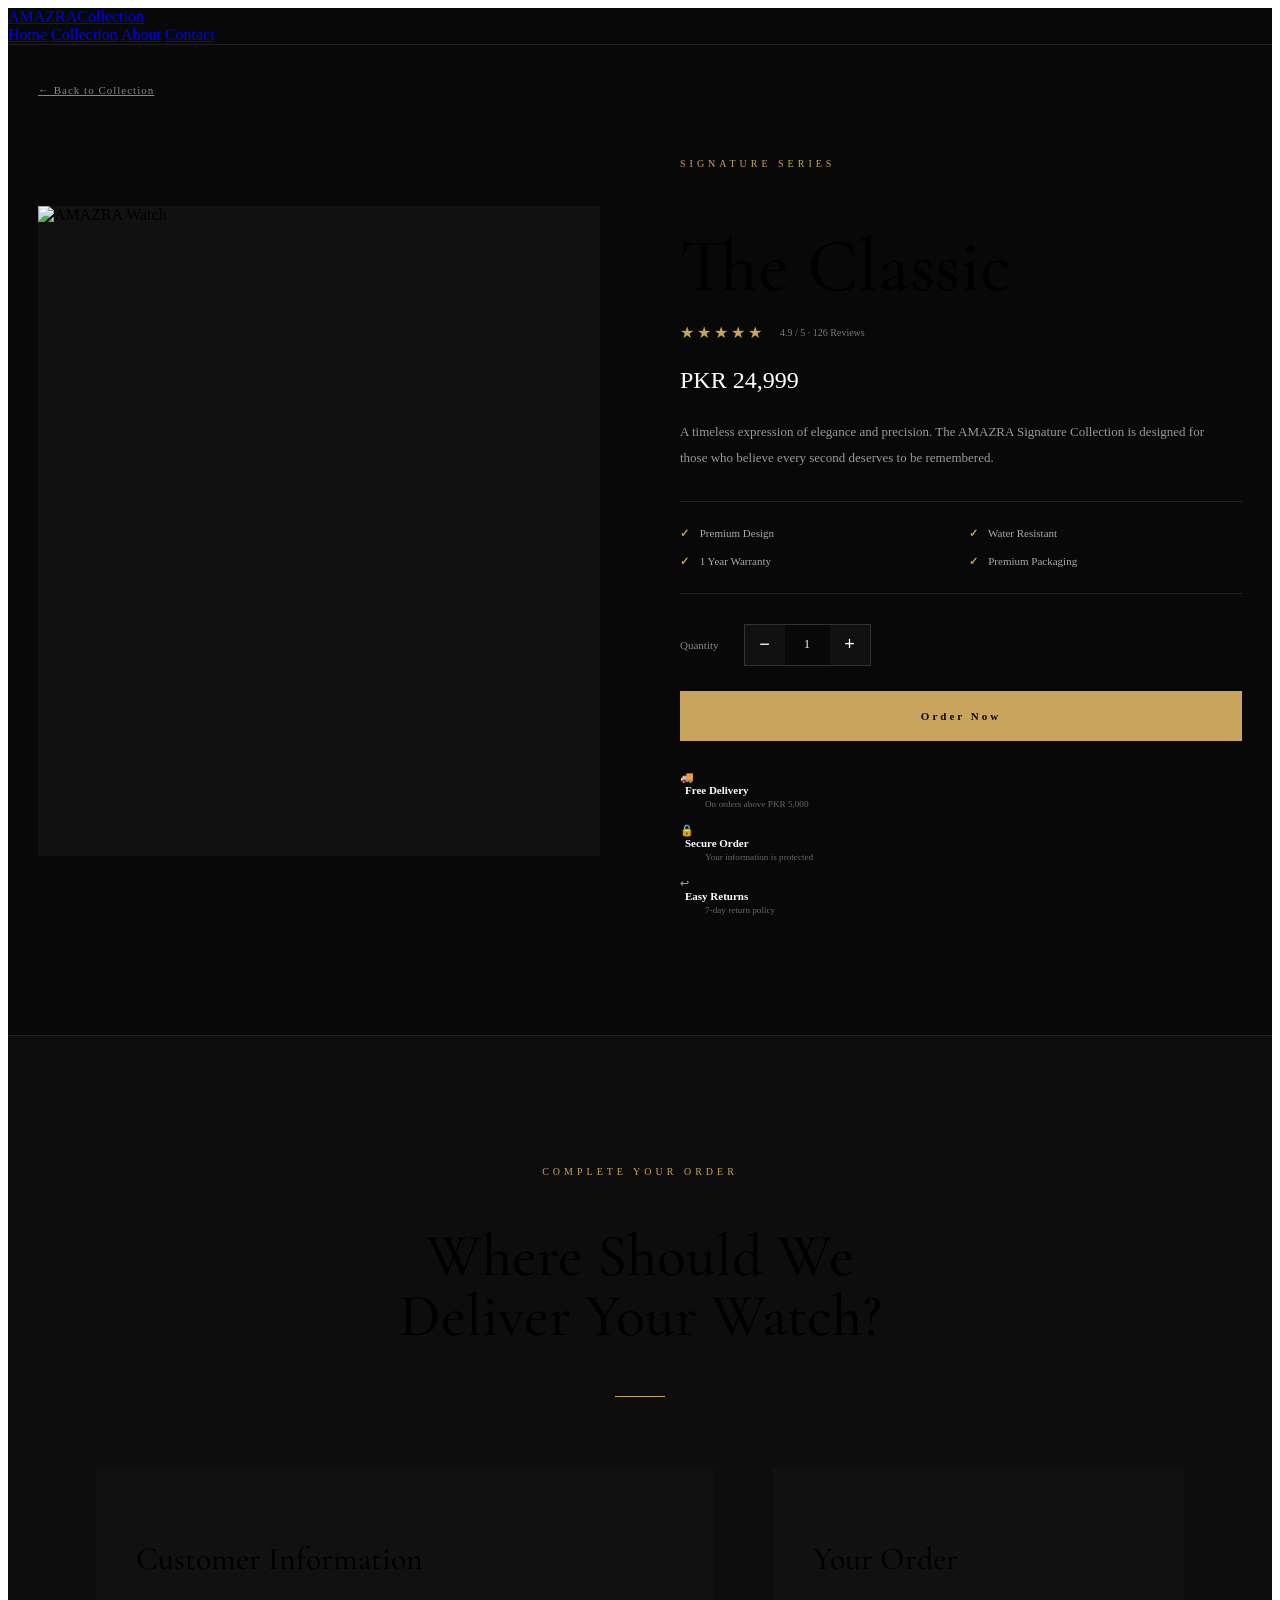
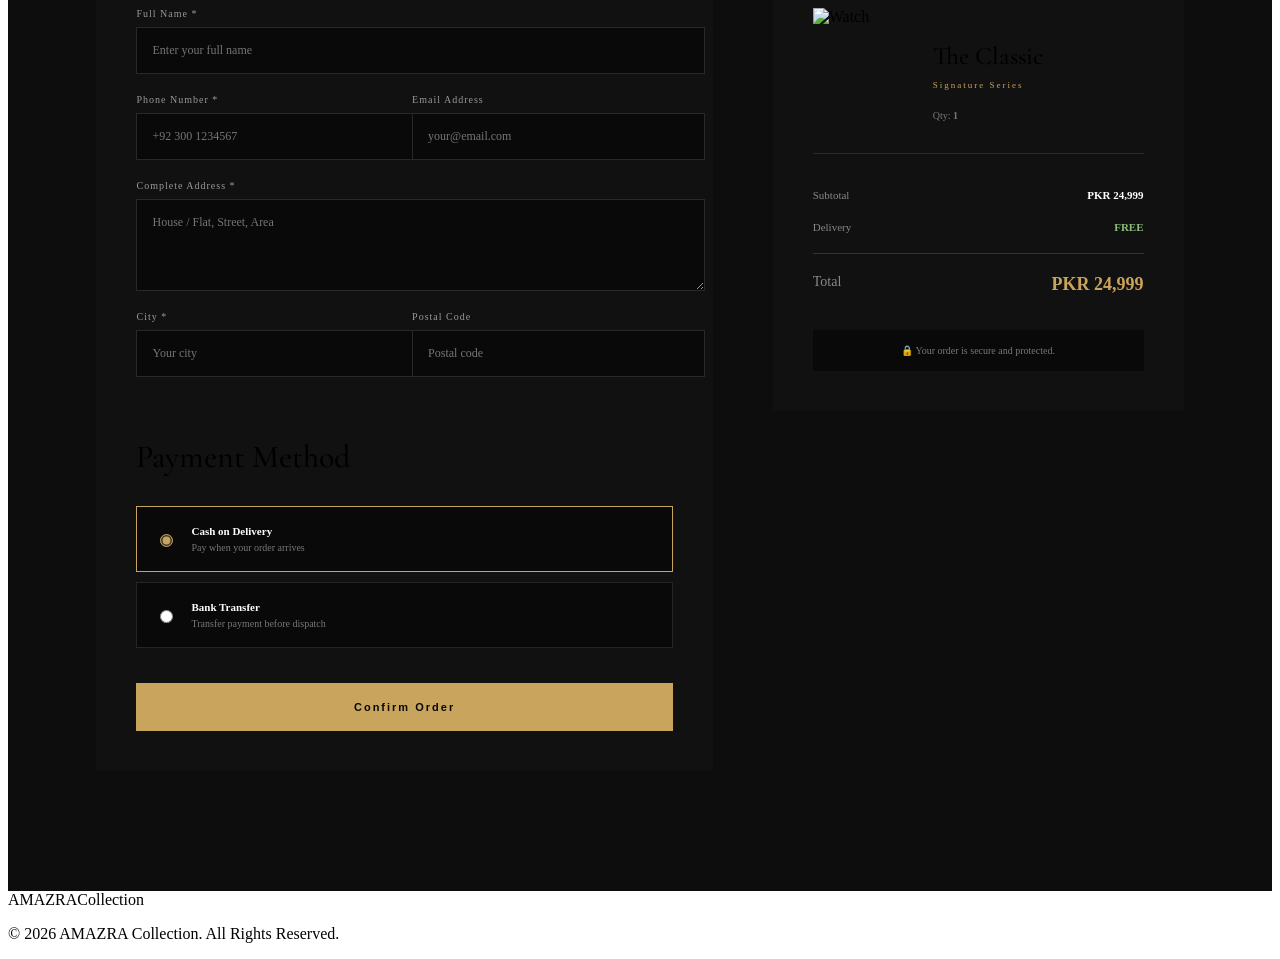
==== product.html @ f2f4272f "Rename Product.html to product.html" ====
<!DOCTYPE html>
<html lang="en">

<head>

    <meta charset="UTF-8">

    <meta name="viewport" content="width=device-width, initial-scale=1.0">

    <title>AMAZRA Collection | Watch</title>

    <link rel="stylesheet" href="style.css">

    <link rel="preconnect" href="https://fonts.googleapis.com">
    <link rel="preconnect" href="https://fonts.gstatic.com" crossorigin>

    <link href="https://fonts.googleapis.com/css2?family=Cormorant+Garamond:wght@400;500;600;700&family=Montserrat:wght@300;400;500;600;700&display=swap" rel="stylesheet">

    <link rel="stylesheet" href="product.css">

    <script src="product.js" defer></script>

</head>


<body>


<!-- NAVBAR -->

<header class="navbar product-navbar">

    <a href="index.html" class="logo">
        AMAZRA<span>Collection</span>
    </a>

    <nav>

        <a href="index.html">Home</a>
        <a href="index.html#collection">Collection</a>
        <a href="index.html#about">About</a>
        <a href="index.html#contact">Contact</a>

    </nav>

</header>



<!-- PRODUCT -->

<main class="product-page">


    <div class="back-container">

        <a href="index.html#collection" class="back-link">
            ← Back to Collection
        </a>

    </div>



    <section class="product-detail">


        <!-- PRODUCT IMAGE -->

        <div class="product-gallery">

            <div class="main-product-image">

                <img
                    id="productImage"
                    src=""
                    alt="AMAZRA Watch"
                >

            </div>

        </div>



        <!-- PRODUCT INFORMATION -->

        <div class="product-details">

            <p class="product-label" id="productCategory">
                SIGNATURE SERIES
            </p>

            <h1 id="productName">
                The Classic
            </h1>

            <div class="rating">

                <span>★★★★★</span>

                <small>
                    4.9 / 5 · 126 Reviews
                </small>

            </div>

            <div class="product-price" id="productPrice">
                PKR 24,999
            </div>


            <p class="product-description">

                A timeless expression of elegance and precision.
                The AMAZRA Signature Collection is designed for
                those who believe every second deserves to be
                remembered.

            </p>


            <!-- FEATURES -->

            <div class="product-features">

                <div>
                    <strong>✓</strong>
                    Premium Design
                </div>

                <div>
                    <strong>✓</strong>
                    Water Resistant
                </div>

                <div>
                    <strong>✓</strong>
                    1 Year Warranty
                </div>

                <div>
                    <strong>✓</strong>
                    Premium Packaging
                </div>

            </div>


            <!-- QUANTITY -->

            <div class="quantity-section">

                <label>
                    Quantity
                </label>

                <div class="quantity-box">

                    <button id="minusBtn">
                        −
                    </button>

                    <span id="quantity">
                        1
                    </span>

                    <button id="plusBtn">
                        +
                    </button>

                </div>

            </div>


            <!-- ORDER BUTTON -->

            <button
                class="order-btn"
                id="orderBtn"
            >
                Order Now
            </button>


            <div class="delivery-info">

                <div>
                    🚚 <strong>Free Delivery</strong>
                    <small>On orders above PKR 5,000</small>
                </div>

                <div>
                    🔒 <strong>Secure Order</strong>
                    <small>Your information is protected</small>
                </div>

                <div>
                    ↩ <strong>Easy Returns</strong>
                    <small>7-day return policy</small>
                </div>

            </div>

        </div>

    </section>



    <!-- ORDER SECTION -->

    <section class="order-section" id="orderSection">


        <div class="order-heading">

            <p>
                COMPLETE YOUR ORDER
            </p>

            <h2>
                Where Should We<br>
                Deliver Your Watch?
            </h2>

            <span></span>

        </div>



        <div class="order-container">


            <!-- CUSTOMER FORM -->

            <div class="customer-form">

                <h3>
                    Customer Information
                </h3>


                <form id="orderForm">


                    <div class="input-group">

                        <label>
                            Full Name *
                        </label>

                        <input
                            type="text"
                            id="customerName"
                            placeholder="Enter your full name"
                            required
                        >

                    </div>


                    <div class="form-row">

                        <div class="input-group">

                            <label>
                                Phone Number *
                            </label>

                            <input
                                type="tel"
                                id="customerPhone"
                                placeholder="+92 300 1234567"
                                required
                            >

                        </div>


                        <div class="input-group">

                            <label>
                                Email Address
                            </label>

                            <input
                                type="email"
                                id="customerEmail"
                                placeholder="your@email.com"
                            >

                        </div>

                    </div>


                    <div class="input-group">

                        <label>
                            Complete Address *
                        </label>

                        <textarea
                            id="customerAddress"
                            placeholder="House / Flat, Street, Area"
                            rows="4"
                            required
                        ></textarea>

                    </div>


                    <div class="form-row">

                        <div class="input-group">

                            <label>
                                City *
                            </label>

                            <input
                                type="text"
                                id="customerCity"
                                placeholder="Your city"
                                required
                            >

                        </div>


                        <div class="input-group">

                            <label>
                                Postal Code
                            </label>

                            <input
                                type="text"
                                id="postalCode"
                                placeholder="Postal code"
                            >

                        </div>

                    </div>



                    <!-- PAYMENT -->

                    <h3 class="payment-title">
                        Payment Method
                    </h3>


                    <label class="payment-option">

                        <input
                            type="radio"
                            name="payment"
                            value="Cash on Delivery"
                            checked
                        >

                        <span>

                            <strong>
                                Cash on Delivery
                            </strong>

                            <small>
                                Pay when your order arrives
                            </small>

                        </span>

                    </label>


                    <label class="payment-option">

                        <input
                            type="radio"
                            name="payment"
                            value="Bank Transfer"
                        >

                        <span>

                            <strong>
                                Bank Transfer
                            </strong>

                            <small>
                                Transfer payment before dispatch
                            </small>

                        </span>

                    </label>


                    <button
                        type="submit"
                        class="confirm-order-btn"
                    >
                        Confirm Order
                    </button>


                </form>

            </div>



            <!-- ORDER SUMMARY -->

            <div class="order-summary">

                <h3>
                    Your Order
                </h3>


                <div class="summary-product">

                    <img
                        id="summaryImage"
                        src=""
                        alt="Watch"
                    >

                    <div>

                        <h4 id="summaryName">
                            The Classic
                        </h4>

                        <p id="summaryCategory">
                            Signature Series
                        </p>

                        <span>
                            Qty:
                            <b id="summaryQuantity">
                                1
                            </b>
                        </span>

                    </div>

                </div>


                <div class="summary-lines">

                    <div>

                        <span>
                            Subtotal
                        </span>

                        <strong id="subtotal">
                            PKR 24,999
                        </strong>

                    </div>


                    <div>

                        <span>
                            Delivery
                        </span>

                        <strong class="free">
                            FREE
                        </strong>

                    </div>


                    <div class="total-line">

                        <span>
                            Total
                        </span>

                        <strong id="total">
                            PKR 24,999
                        </strong>

                    </div>

                </div>


                <div class="secure-message">

                    🔒 Your order is secure and protected.

                </div>

            </div>


        </div>

    </section>



    <!-- SUCCESS MESSAGE -->

    <section
        class="success-section"
        id="successSection"
    >

        <div class="success-card">

            <div class="success-icon">
                ✓
            </div>

            <p class="success-small">
                ORDER CONFIRMED
            </p>

            <h2>
                Thank You!
            </h2>

            <p>
                Your AMAZRA Collection order has been
                successfully placed.
            </p>

            <div class="order-number">

                Order ID:
                <strong id="orderNumber">
                    AMZ-000000
                </strong>

            </div>

            <p class="success-note">

                Our team will contact you shortly to
                confirm your order and delivery details.

            </p>

            <a
                href="index.html"
                class="gold-btn"
            >
                Continue Shopping
            </a>

        </div>

    </section>


</main>



<!-- FOOTER -->

<footer>

    <div class="footer-logo">
        AMAZRA<span>Collection</span>
    </div>

    <p>
        © 2026 AMAZRA Collection. All Rights Reserved.
    </p>

</footer>


</body>
</html>
---- product.css ----
/* ==================================
   AMAZRA PRODUCT PAGE
================================== */

.product-navbar {
    position: relative;
    background: #080808;
    border-bottom: 1px solid #202020;
}


/* PRODUCT PAGE */

.product-page {
    background: #080808;
    min-height: 100vh;
}


/* BACK BUTTON */

.back-container {
    max-width: 1250px;

    margin: auto;

    padding: 35px 30px 0;
}

.back-link {
    color: #888;

    font-size: 11px;

    letter-spacing: 1px;

    transition: 0.3s;
}

.back-link:hover {
    color: #c9a45c;
}


/* PRODUCT DETAIL */

.product-detail {
    max-width: 1250px;

    margin: auto;

    padding: 50px 30px 120px;

    display: grid;

    grid-template-columns: 1fr 1fr;

    gap: 80px;

    align-items: center;
}


/* IMAGE */

.main-product-image {
    width: 100%;

    height: 650px;

    background: #111;

    overflow: hidden;
}

.main-product-image img {
    width: 100%;
    height: 100%;

    object-fit: cover;

    transition: 0.5s;
}


/* DETAILS */

.product-label {
    color: #c9a45c;

    font-size: 10px;

    letter-spacing: 4px;

    margin-bottom: 12px;
}

.product-details h1 {
    font-family: "Cormorant Garamond", serif;

    font-size: 75px;

    font-weight: 500;

    line-height: 0.95;

    margin-bottom: 20px;
}


/* RATING */

.rating {
    display: flex;

    align-items: center;

    gap: 15px;

    margin-bottom: 25px;
}

.rating span {
    color: #c9a45c;

    letter-spacing: 3px;
}

.rating small {
    color: #777;

    font-size: 10px;
}


/* PRICE */

.product-price {
    color: #ffffff;

    font-size: 24px;

    font-weight: 500;

    margin-bottom: 25px;
}

.product-description {
    color: #999;

    font-size: 13px;

    line-height: 2;

    max-width: 550px;

    margin-bottom: 30px;
}


/* FEATURES */

.product-features {
    display: grid;

    grid-template-columns: 1fr 1fr;

    gap: 15px;

    padding: 25px 0;

    border-top: 1px solid #222;

    border-bottom: 1px solid #222;

    margin-bottom: 30px;
}

.product-features div {
    color: #aaa;

    font-size: 11px;
}

.product-features strong {
    color: #c9a45c;

    margin-right: 8px;
}


/* QUANTITY */

.quantity-section {
    display: flex;

    align-items: center;

    gap: 25px;

    margin-bottom: 25px;
}

.quantity-section label {
    color: #888;

    font-size: 11px;
}

.quantity-box {
    display: flex;

    align-items: center;

    border: 1px solid #333;
}

.quantity-box button {
    width: 40px;
    height: 40px;

    border: none;

    background: #111;

    color: white;

    cursor: pointer;

    font-size: 18px;
}

.quantity-box span {
    width: 45px;

    text-align: center;

    color: white;

    font-size: 12px;
}


/* ORDER BUTTON */

.order-btn {
    width: 100%;

    padding: 19px;

    background: #c9a45c;

    color: #080808;

    border: none;

    font-family: inherit;

    font-weight: 600;

    font-size: 11px;

    letter-spacing: 3px;

    cursor: pointer;

    transition: 0.3s;

    margin-bottom: 30px;
}

.order-btn:hover {
    background: #e0bf78;

    transform: translateY(-2px);
}


/* DELIVERY */

.delivery-info {
    display: flex;

    flex-direction: column;

    gap: 15px;
}

.delivery-info div {
    display: flex;

    flex-direction: column;

    color: #aaa;

    font-size: 11px;
}

.delivery-info strong {
    color: white;

    margin-left: 5px;
}

.delivery-info small {
    color: #666;

    margin-left: 25px;

    margin-top: 3px;
}


/* ==================================
   ORDER SECTION
================================== */

.order-section {
    background: #0d0d0d;

    padding: 120px 7%;

    border-top: 1px solid #222;
}

.order-heading {
    text-align: center;

    margin-bottom: 70px;
}

.order-heading p {
    color: #c9a45c;

    font-size: 10px;

    letter-spacing: 4px;

    margin-bottom: 15px;
}

.order-heading h2 {
    font-family: "Cormorant Garamond", serif;

    font-size: 60px;

    font-weight: 500;

    line-height: 1;
}

.order-heading span {
    display: block;

    width: 50px;
    height: 1px;

    background: #c9a45c;

    margin: 25px auto;
}


/* ORDER CONTAINER */

.order-container {
    max-width: 1100px;

    margin: auto;

    display: grid;

    grid-template-columns: 1.2fr 0.8fr;

    gap: 60px;
}


/* FORM */

.customer-form,
.order-summary {
    background: #111;

    padding: 40px;
}

.customer-form h3,
.order-summary h3 {
    font-family: "Cormorant Garamond", serif;

    font-size: 32px;

    font-weight: 500;

    margin-bottom: 30px;
}

.input-group {
    display: flex;

    flex-direction: column;

    gap: 8px;

    margin-bottom: 20px;
}

.input-group label {
    color: #999;

    font-size: 10px;

    letter-spacing: 1px;
}

.input-group input,
.input-group textarea {
    width: 100%;

    padding: 15px;

    background: #090909;

    border: 1px solid #292929;

    color: white;

    outline: none;

    font-family: inherit;

    font-size: 12px;

    resize: vertical;
}

.input-group input:focus,
.input-group textarea:focus {
    border-color: #c9a45c;
}

.form-row {
    display: grid;

    grid-template-columns: 1fr 1fr;

    gap: 15px;
}


/* PAYMENT */

.payment-title {
    margin-top: 40px;
}

.payment-option {
    display: flex;

    align-items: center;

    gap: 15px;

    padding: 18px;

    margin-bottom: 10px;

    background: #090909;

    border: 1px solid #252525;

    cursor: pointer;
}

.payment-option:has(input:checked) {
    border-color: #c9a45c;
}

.payment-option input {
    accent-color: #c9a45c;
}

.payment-option span {
    display: flex;

    flex-direction: column;

    gap: 5px;
}

.payment-option strong {
    color: white;

    font-size: 11px;
}

.payment-option small {
    color: #777;

    font-size: 10px;
}


/* CONFIRM */

.confirm-order-btn {
    width: 100%;

    padding: 18px;

    margin-top: 25px;

    background: #c9a45c;

    border: none;

    color: #080808;

    font-weight: 600;

    font-size: 11px;

    letter-spacing: 2px;

    cursor: pointer;

    transition: 0.3s;
}

.confirm-order-btn:hover {
    background: #e0bf78;
}


/* ==================================
   ORDER SUMMARY
================================== */

.order-summary {
    height: fit-content;

    position: sticky;

    top: 30px;
}

.summary-product {
    display: flex;

    gap: 20px;

    padding-bottom: 25px;

    border-bottom: 1px solid #292929;
}

.summary-product img {
    width: 100px;
    height: 120px;

    object-fit: cover;
}

.summary-product h4 {
    font-family: "Cormorant Garamond", serif;

    font-size: 25px;

    font-weight: 500;

    margin-bottom: 5px;
}

.summary-product p {
    color: #c9a45c;

    font-size: 9px;

    letter-spacing: 2px;

    margin-bottom: 15px;
}

.summary-product span {
    color: #777;

    font-size: 10px;
}

.summary-lines {
    padding: 25px 0;
}

.summary-lines > div {
    display: flex;

    justify-content: space-between;

    padding: 10px 0;

    color: #888;

    font-size: 11px;
}

.summary-lines strong {
    color: white;
}

.summary-lines .free {
    color: #8cbd79;
}

.total-line {
    border-top: 1px solid #333;

    margin-top: 10px;

    padding-top: 20px !important;

    font-size: 14px !important;
}

.total-line strong {
    color: #c9a45c !important;

    font-size: 18px;
}

.secure-message {
    padding: 15px;

    background: #090909;

    color: #777;

    font-size: 10px;

    text-align: center;
}


/* ==================================
   SUCCESS
================================== */

.success-section {
    display: none;

    min-height: 80vh;

    padding: 100px 20px;

    background: #080808;

    align-items: center;

    justify-content: center;
}

.success-section.show {
    display: flex;
}

.success-card {
    max-width: 600px;

    width: 100%;

    padding: 70px 40px;

    background: #111;

    text-align: center;

    border: 1px solid #292929;
}

.success-icon {
    width: 70px;
    height: 70px;

    display: flex;

    align-items: center;
    justify-content: center;

    margin: 0 auto 25px;

    border: 1px solid #c9a45c;

    border-radius: 50%;

    color: #c9a45c;

    font-size: 30px;
}

.success-small {
    color: #c9a45c;

    font-size: 10px;

    letter-spacing: 4px;

    margin-bottom: 15px;
}

.success-card h2 {
    font-family: "Cormorant Garamond", serif;

    font-size: 65px;

    font-weight: 500;

    margin-bottom: 15px;
}

.success-card > p {
    color: #999;

    font-size: 13px;

    line-height: 1.8;
}

.order-number {
    display: inline-block;

    margin: 25px 0;

    padding: 15px 25px;

    background: #090909;

    color: #888;

    font-size: 11px;
}

.order-number strong {
    color: #c9a45c;

    letter-spacing: 2px;
}

.success-note {
    margin-bottom: 30px;
}


/* MOBILE */

@media (max-width: 900px) {

    .product-detail {
        grid-template-columns: 1fr;

        gap: 50px;
    }

    .main-product-image {
        height: 500px;
    }

    .product-details h1 {
        font-size: 60px;
    }

    .order-container {
        grid-template-columns: 1fr;
    }

    .order-summary {
        position: static;
    }

}


@media (max-width: 600px) {

    .product-detail {
        padding-left: 20px;
        padding-right: 20px;
    }

    .main-product-image {
        height: 420px;
    }

    .product-details h1 {
        font-size: 50px;
    }

    .product-features {
        grid-template-columns: 1fr;
    }

    .form-row {
        grid-template-columns: 1fr;
    }

    .customer-form,
    .order-summary {
        padding: 25px;
    }

    .order-heading h2 {
        font-size: 45px;
    }

}
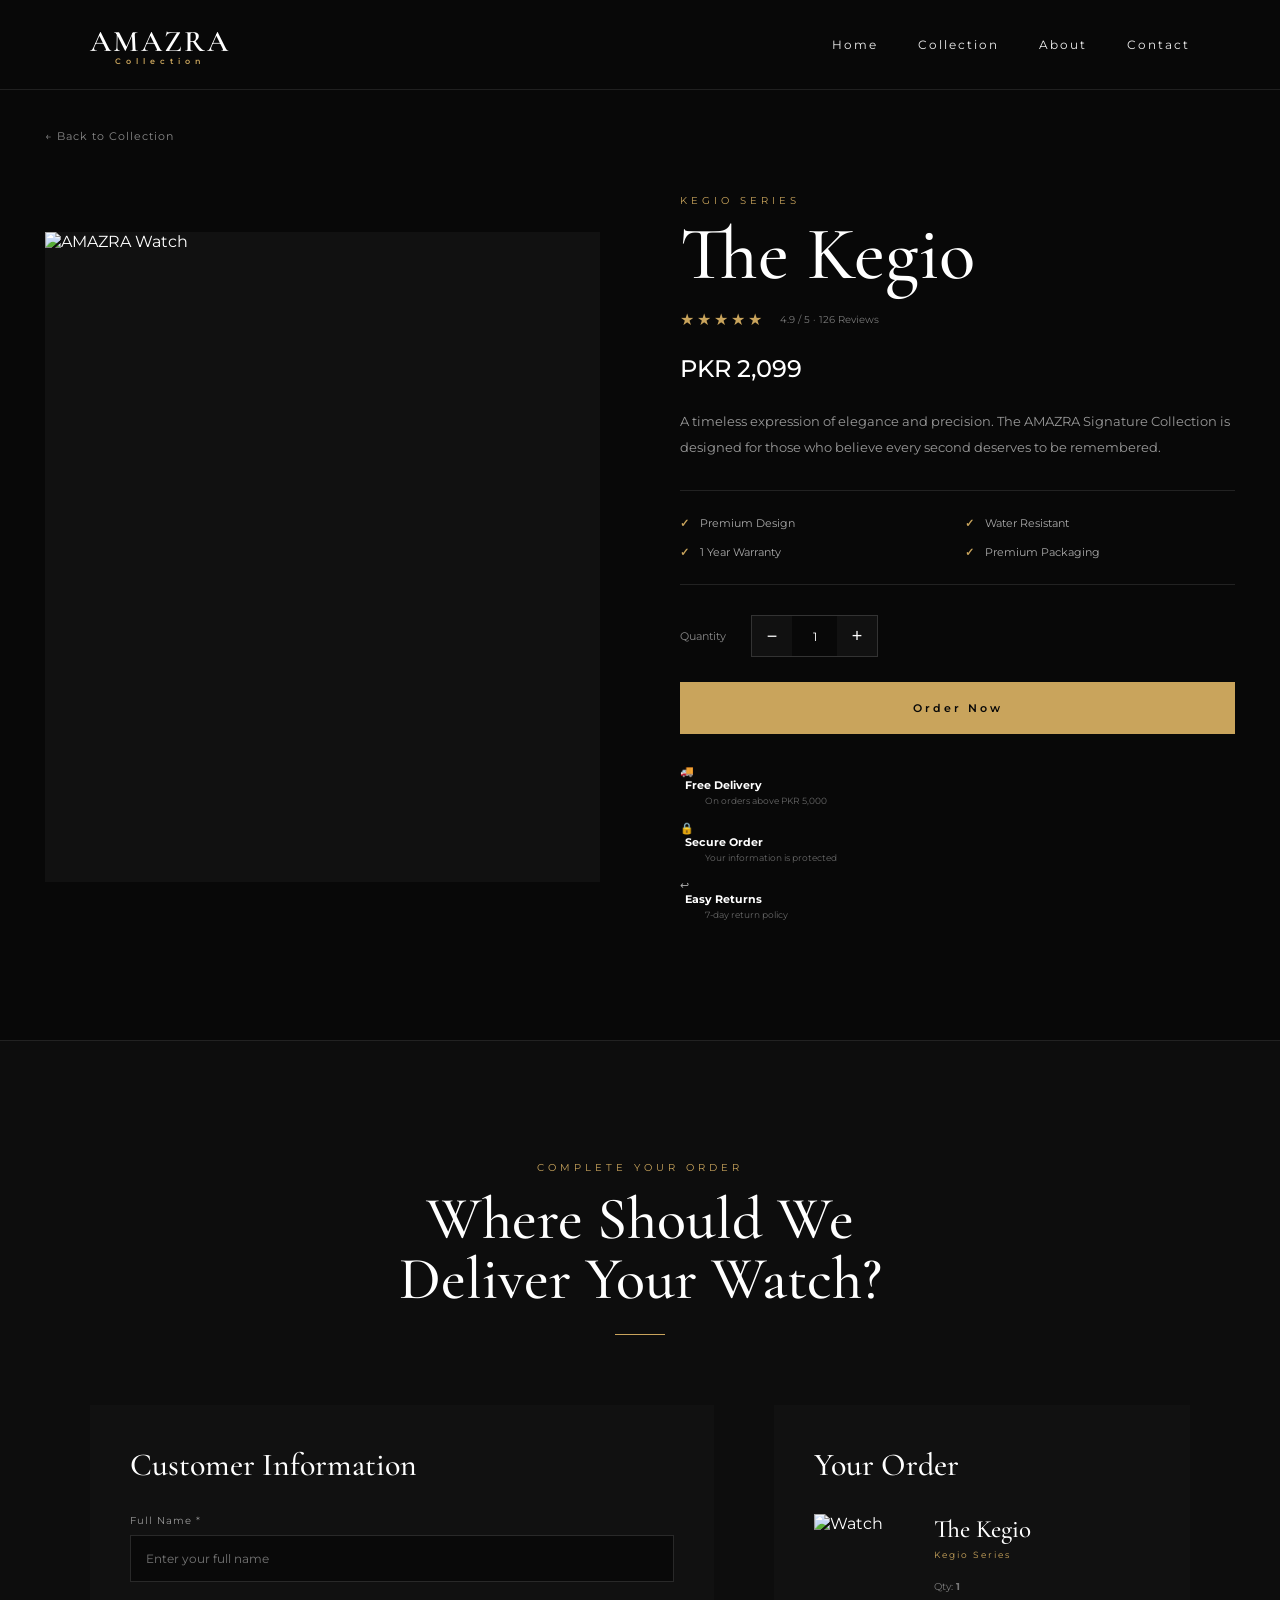
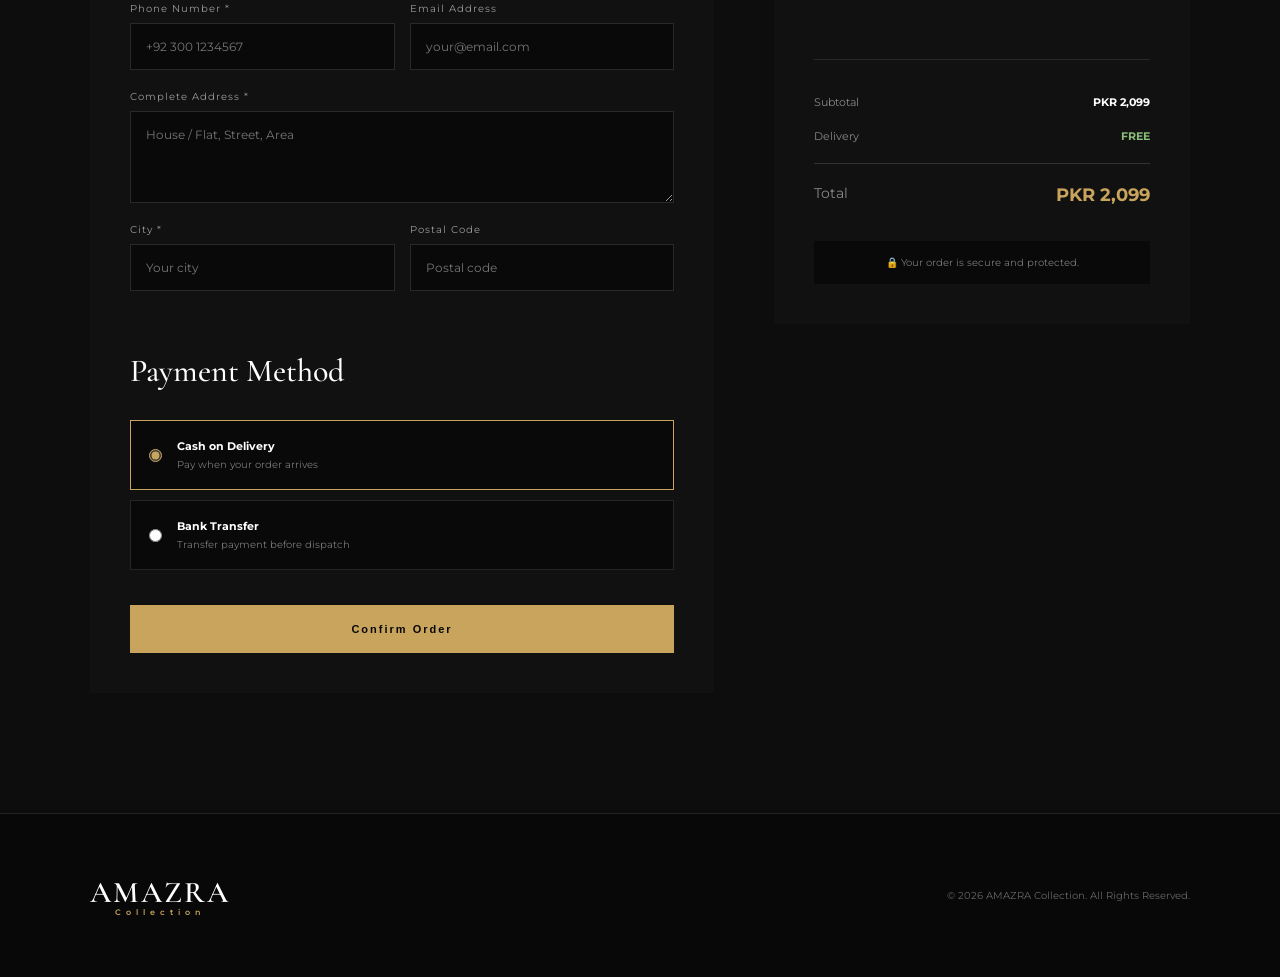
==== commit 7190a84d: "Change product details from Classic to Kegio Updated product details from 'The Classic' to 'The Kegi" ====
--- a/product.html
+++ b/product.html
@@ -88,11 +88,11 @@
         <div class="product-details">
 
             <p class="product-label" id="productCategory">
-                SIGNATURE SERIES
+               KEGIO SERIES
             </p>
 
             <h1 id="productName">
-                The Classic
+                The Kegio
             </h1>
 
             <div class="rating">
@@ -106,7 +106,7 @@
             </div>
 
             <div class="product-price" id="productPrice">
-                PKR 24,999
+                PKR 2,099
             </div>
 
 
@@ -437,11 +437,11 @@
                     <div>
 
                         <h4 id="summaryName">
-                            The Classic
+                            The Kegio
                         </h4>
 
                         <p id="summaryCategory">
-                            Signature Series
+                            Kegio Series
                         </p>
 
                         <span>
@@ -465,7 +465,7 @@
                         </span>
 
                         <strong id="subtotal">
-                            PKR 24,999
+                            PKR 2,099
                         </strong>
 
                     </div>
@@ -491,7 +491,7 @@
                         </span>
 
                         <strong id="total">
-                            PKR 24,999
+                            PKR 2,099
                         </strong>
 
                     </div>
--- a/style.css
+++ b/style.css
@@ -0,0 +1,759 @@
+/* ================================
+   AMAZRA COLLECTION
+   MAIN STYLESHEET
+================================ */
+
+* {
+    margin: 0;
+    padding: 0;
+    box-sizing: border-box;
+}
+
+html {
+    scroll-behavior: smooth;
+}
+
+body {
+    background: #080808;
+    color: #ffffff;
+    font-family: "Montserrat", sans-serif;
+}
+
+a {
+    text-decoration: none;
+    color: inherit;
+}
+
+
+/* ================================
+   NAVBAR
+================================ */
+
+.navbar {
+    width: 100%;
+    height: 90px;
+
+    padding: 0 7%;
+
+    display: flex;
+    align-items: center;
+    justify-content: space-between;
+
+    position: absolute;
+    top: 0;
+    left: 0;
+
+    z-index: 100;
+}
+
+.logo,
+.footer-logo {
+    font-family: "Cormorant Garamond", serif;
+
+    font-size: 30px;
+    font-weight: 600;
+
+    letter-spacing: 2px;
+}
+
+.logo span,
+.footer-logo span {
+    display: block;
+
+    color: #c9a45c;
+
+    font-family: "Montserrat", sans-serif;
+    font-size: 8px;
+
+    letter-spacing: 5px;
+
+    text-align: center;
+
+    margin-top: -4px;
+}
+
+.navbar nav {
+    display: flex;
+    gap: 40px;
+}
+
+.navbar nav a {
+    color: #eeeeee;
+
+    font-size: 12px;
+
+    letter-spacing: 2px;
+
+    transition: 0.3s;
+}
+
+.navbar nav a:hover {
+    color: #c9a45c;
+}
+
+.menu-btn {
+    display: none;
+
+    background: transparent;
+    border: none;
+
+    color: white;
+
+    font-size: 25px;
+
+    cursor: pointer;
+}
+
+
+/* ================================
+   HERO
+================================ */
+
+.hero {
+    min-height: 100vh;
+
+    display: flex;
+    align-items: center;
+
+    padding: 120px 8%;
+
+    background:
+        linear-gradient(
+            90deg,
+            rgba(0,0,0,0.92),
+            rgba(0,0,0,0.60),
+            rgba(0,0,0,0.20)
+        ),
+        url("https://images.unsplash.com/photo-1522312346375-d1a52e2b99b3?auto=format&fit=crop&w=1800&q=85");
+
+    background-size: cover;
+    background-position: center;
+}
+
+.hero-content {
+    max-width: 650px;
+
+    animation: heroAnimation 1.2s ease;
+}
+
+.small-title {
+    color: #c9a45c;
+
+    font-size: 12px;
+
+    letter-spacing: 5px;
+
+    margin-bottom: 20px;
+}
+
+.hero h1 {
+    font-family: "Cormorant Garamond", serif;
+
+    font-size: clamp(60px, 8vw, 110px);
+
+    line-height: 0.9;
+
+    font-weight: 500;
+}
+
+.hero h1 span,
+.cta h2 span {
+    color: #c9a45c;
+}
+
+.hero-text {
+    max-width: 500px;
+
+    margin: 30px 0;
+
+    color: #cccccc;
+
+    line-height: 1.9;
+
+    font-size: 14px;
+}
+
+.gold-btn {
+    display: inline-block;
+
+    padding: 16px 32px;
+
+    background: #c9a45c;
+
+    color: #080808;
+
+    font-size: 11px;
+
+    font-weight: 600;
+
+    letter-spacing: 2px;
+
+    border: none;
+
+    cursor: pointer;
+
+    transition: 0.3s;
+}
+
+.gold-btn:hover {
+    background: #e3c27a;
+
+    transform: translateY(-3px);
+}
+
+
+/* ================================
+   COLLECTION
+================================ */
+
+.collection {
+    padding: 120px 7%;
+}
+
+.section-heading {
+    text-align: center;
+
+    margin-bottom: 70px;
+}
+
+.section-heading p {
+    color: #c9a45c;
+
+    font-size: 10px;
+
+    letter-spacing: 4px;
+
+    margin-bottom: 12px;
+}
+
+.section-heading h2 {
+    font-family: "Cormorant Garamond", serif;
+
+    font-size: 55px;
+
+    font-weight: 500;
+}
+
+.section-heading span {
+    display: block;
+
+    width: 50px;
+    height: 1px;
+
+    background: #c9a45c;
+
+    margin: 20px auto 0;
+}
+
+.products {
+    display: grid;
+
+    grid-template-columns:
+        repeat(3, 1fr);
+
+    gap: 25px;
+}
+
+.product-card {
+    background: #111111;
+
+    transition: 0.4s;
+
+    overflow: hidden;
+}
+
+.product-card:hover {
+    transform: translateY(-10px);
+}
+
+.watch-image {
+    height: 450px;
+
+    overflow: hidden;
+
+    background: #151515;
+}
+
+.watch-image img {
+    width: 100%;
+    height: 100%;
+
+    object-fit: cover;
+
+    transition: 0.6s;
+}
+
+.product-card:hover .watch-image img {
+    transform: scale(1.08);
+}
+
+.product-info {
+    padding: 28px;
+}
+
+.product-category {
+    color: #c9a45c;
+
+    font-size: 9px;
+
+    letter-spacing: 3px;
+}
+
+.product-info h3 {
+    font-family: "Cormorant Garamond", serif;
+
+    font-size: 32px;
+
+    font-weight: 500;
+
+    margin: 8px 0;
+}
+
+.price {
+    color: #bbbbbb;
+
+    font-size: 13px;
+
+    margin-bottom: 20px;
+}
+
+.shop-btn {
+    background: transparent;
+
+    border: 1px solid #555;
+
+    color: white;
+
+    padding: 12px 25px;
+
+    font-size: 10px;
+
+    letter-spacing: 2px;
+
+    cursor: pointer;
+
+    transition: 0.3s;
+}
+
+.shop-btn:hover {
+    border-color: #c9a45c;
+
+    color: #c9a45c;
+}
+
+
+/* ================================
+   ABOUT
+================================ */
+
+.about {
+    display: grid;
+
+    grid-template-columns: 1fr 1fr;
+
+    min-height: 700px;
+
+    background: #0d0d0d;
+}
+
+.about-image {
+    min-height: 600px;
+}
+
+.about-image img {
+    width: 100%;
+    height: 100%;
+
+    object-fit: cover;
+}
+
+.about-content {
+    padding: 100px 12%;
+
+    display: flex;
+
+    flex-direction: column;
+
+    justify-content: center;
+}
+
+.about-content h2 {
+    font-family: "Cormorant Garamond", serif;
+
+    font-size: 65px;
+
+    font-weight: 500;
+
+    margin-bottom: 30px;
+}
+
+.about-content p:not(.small-title) {
+    color: #aaa;
+
+    font-size: 14px;
+
+    line-height: 2;
+
+    margin-bottom: 20px;
+}
+
+.outline-btn {
+    width: fit-content;
+
+    margin-top: 20px;
+
+    padding: 15px 30px;
+
+    border: 1px solid #c9a45c;
+
+    color: #c9a45c;
+
+    font-size: 10px;
+
+    letter-spacing: 2px;
+
+    transition: 0.3s;
+}
+
+.outline-btn:hover {
+    background: #c9a45c;
+
+    color: #080808;
+}
+
+
+/* ================================
+   FEATURES
+================================ */
+
+.features {
+    padding: 100px 7%;
+
+    display: grid;
+
+    grid-template-columns:
+        repeat(3, 1fr);
+
+    gap: 40px;
+
+    text-align: center;
+}
+
+.feature-icon {
+    color: #c9a45c;
+
+    font-size: 35px;
+
+    margin-bottom: 20px;
+}
+
+.feature h3 {
+    font-family: "Cormorant Garamond", serif;
+
+    font-size: 28px;
+
+    font-weight: 500;
+
+    margin-bottom: 10px;
+}
+
+.feature p {
+    color: #888;
+
+    font-size: 12px;
+
+    line-height: 1.8;
+}
+
+
+/* ================================
+   CTA
+================================ */
+
+.cta {
+    padding: 150px 20px;
+
+    text-align: center;
+
+    background:
+        linear-gradient(
+            rgba(0,0,0,0.70),
+            rgba(0,0,0,0.80)
+        ),
+        url("https://images.unsplash.com/photo-1547996160-81dfa63595aa?auto=format&fit=crop&w=1800&q=85");
+
+    background-size: cover;
+
+    background-position: center;
+}
+
+.cta p {
+    color: #c9a45c;
+
+    font-size: 10px;
+
+    letter-spacing: 5px;
+
+    margin-bottom: 20px;
+}
+
+.cta h2 {
+    font-family: "Cormorant Garamond", serif;
+
+    font-size: 75px;
+
+    font-weight: 500;
+
+    line-height: 1;
+
+    margin-bottom: 35px;
+}
+
+
+/* ================================
+   CONTACT
+================================ */
+
+.contact {
+    padding: 120px 7%;
+}
+
+.contact-container {
+    max-width: 1000px;
+
+    margin: auto;
+
+    display: grid;
+
+    grid-template-columns: 1fr 1fr;
+
+    gap: 80px;
+}
+
+.contact-info h3 {
+    font-family: "Cormorant Garamond", serif;
+
+    font-size: 40px;
+
+    margin-bottom: 20px;
+}
+
+.contact-info p {
+    color: #999;
+
+    font-size: 13px;
+
+    line-height: 1.8;
+
+    margin-bottom: 30px;
+}
+
+.contact-info strong {
+    color: #c9a45c;
+
+    font-size: 10px;
+
+    letter-spacing: 2px;
+}
+
+.contact-form {
+    display: flex;
+
+    flex-direction: column;
+
+    gap: 15px;
+}
+
+.contact-form input,
+.contact-form textarea {
+    width: 100%;
+
+    padding: 16px;
+
+    background: #111;
+
+    border: 1px solid #292929;
+
+    color: white;
+
+    font-family: inherit;
+
+    outline: none;
+}
+
+.contact-form input:focus,
+.contact-form textarea:focus {
+    border-color: #c9a45c;
+}
+
+.contact-form button {
+    align-self: flex-start;
+}
+
+
+/* ================================
+   FOOTER
+================================ */
+
+footer {
+    padding: 60px 7%;
+
+    border-top: 1px solid #222;
+
+    display: flex;
+
+    align-items: center;
+
+    justify-content: space-between;
+}
+
+footer p {
+    color: #666;
+
+    font-size: 10px;
+}
+
+.socials {
+    display: flex;
+
+    gap: 20px;
+}
+
+.socials a {
+    color: #777;
+
+    font-size: 10px;
+
+    letter-spacing: 1px;
+
+    transition: 0.3s;
+}
+
+.socials a:hover {
+    color: #c9a45c;
+}
+
+
+/* ================================
+   ANIMATION
+================================ */
+
+@keyframes heroAnimation {
+
+    from {
+        opacity: 0;
+        transform: translateY(30px);
+    }
+
+    to {
+        opacity: 1;
+        transform: translateY(0);
+    }
+
+}
+
+
+/* ================================
+   MOBILE
+================================ */
+
+@media (max-width: 900px) {
+
+    .navbar {
+        padding: 0 5%;
+    }
+
+    .navbar nav {
+        display: none;
+
+        position: absolute;
+
+        top: 90px;
+        left: 0;
+
+        width: 100%;
+
+        background: #080808;
+
+        flex-direction: column;
+
+        gap: 0;
+
+        padding: 20px 0;
+    }
+
+    .navbar nav.active {
+        display: flex;
+    }
+
+    .navbar nav a {
+        padding: 18px 30px;
+    }
+
+    .menu-btn {
+        display: block;
+    }
+
+    .products {
+        grid-template-columns: 1fr;
+    }
+
+    .watch-image {
+        height: 500px;
+    }
+
+    .about {
+        grid-template-columns: 1fr;
+    }
+
+    .about-image {
+        height: 500px;
+    }
+
+    .about-content {
+        padding: 80px 8%;
+    }
+
+    .features {
+        grid-template-columns: 1fr;
+    }
+
+    .contact-container {
+        grid-template-columns: 1fr;
+
+        gap: 50px;
+    }
+
+    footer {
+        flex-direction: column;
+
+        gap: 25px;
+
+        text-align: center;
+    }
+
+}
+
+@media (max-width: 600px) {
+
+    .hero {
+        padding: 120px 7%;
+    }
+
+    .hero h1 {
+        font-size: 65px;
+    }
+
+    .section-heading h2 {
+        font-size: 45px;
+    }
+
+    .about-content h2 {
+        font-size: 50px;
+    }
+
+    .cta h2 {
+        font-size: 55px;
+    }
+
+}
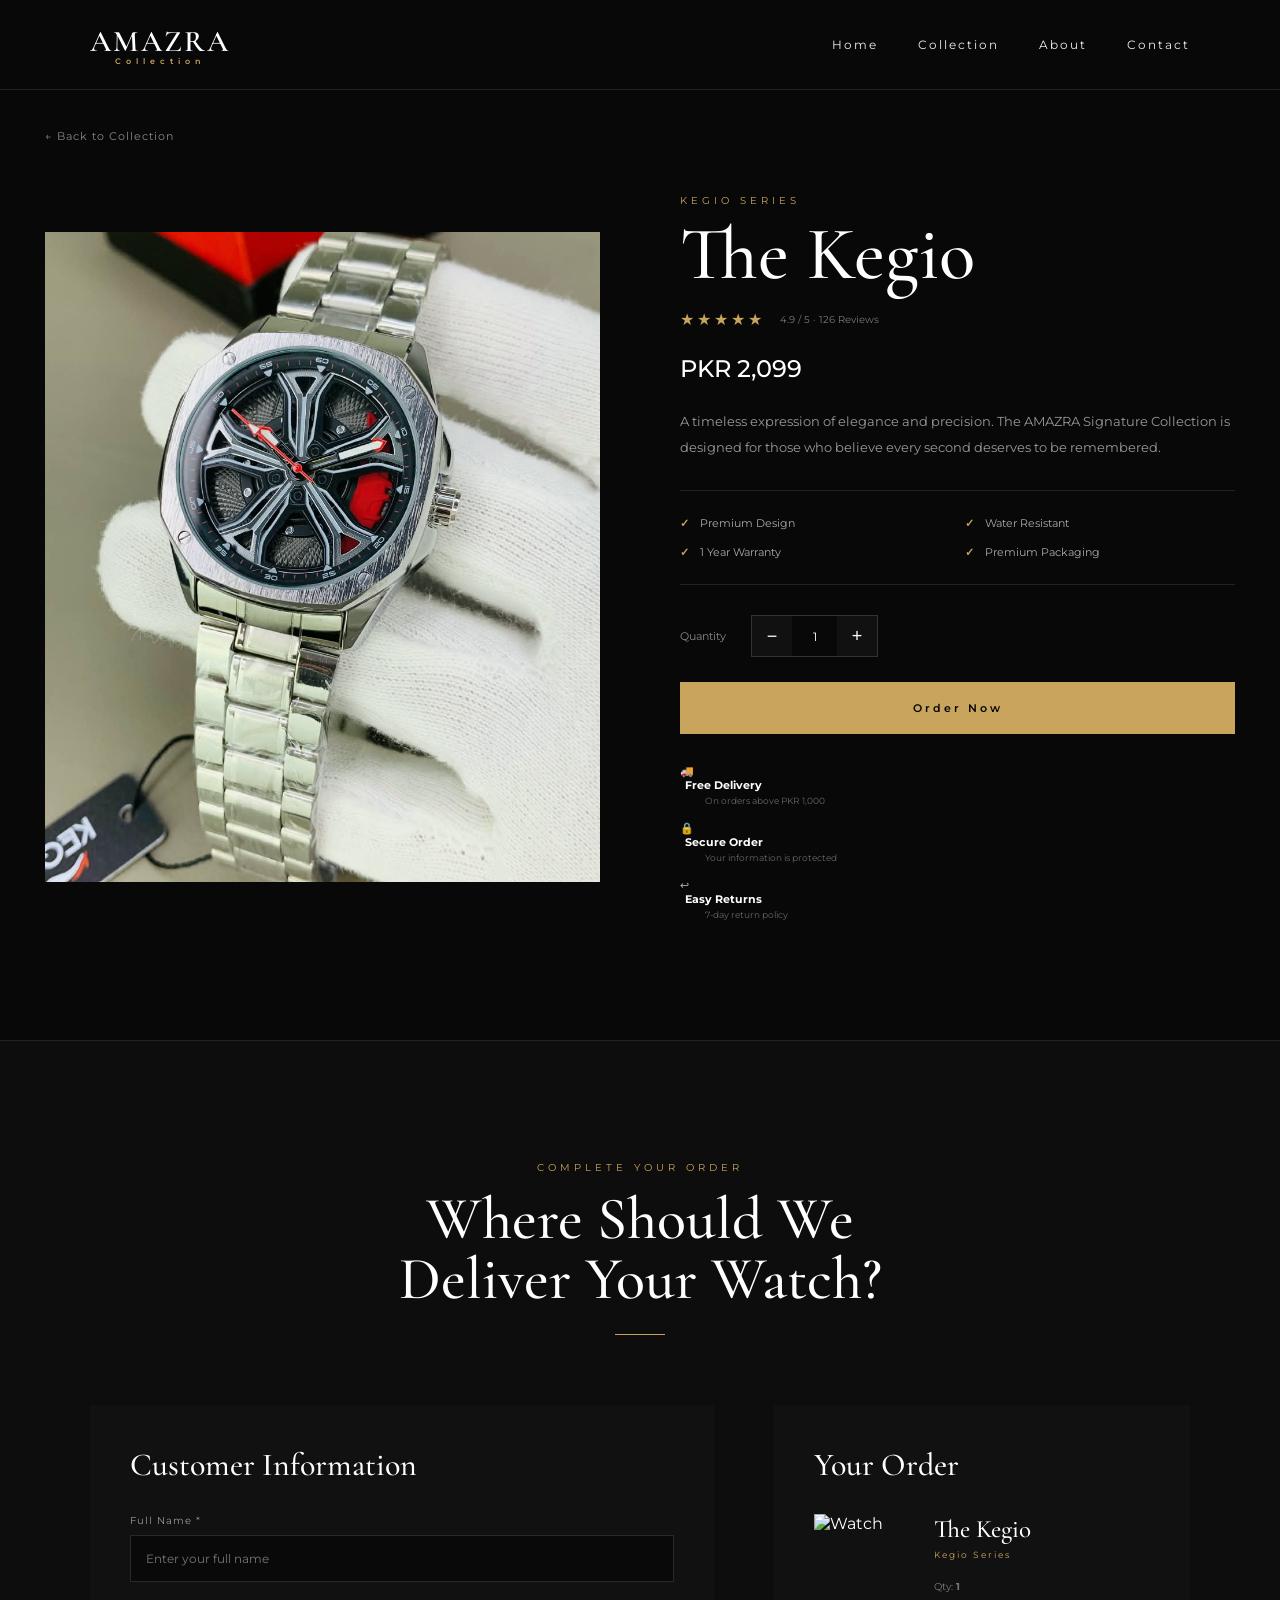
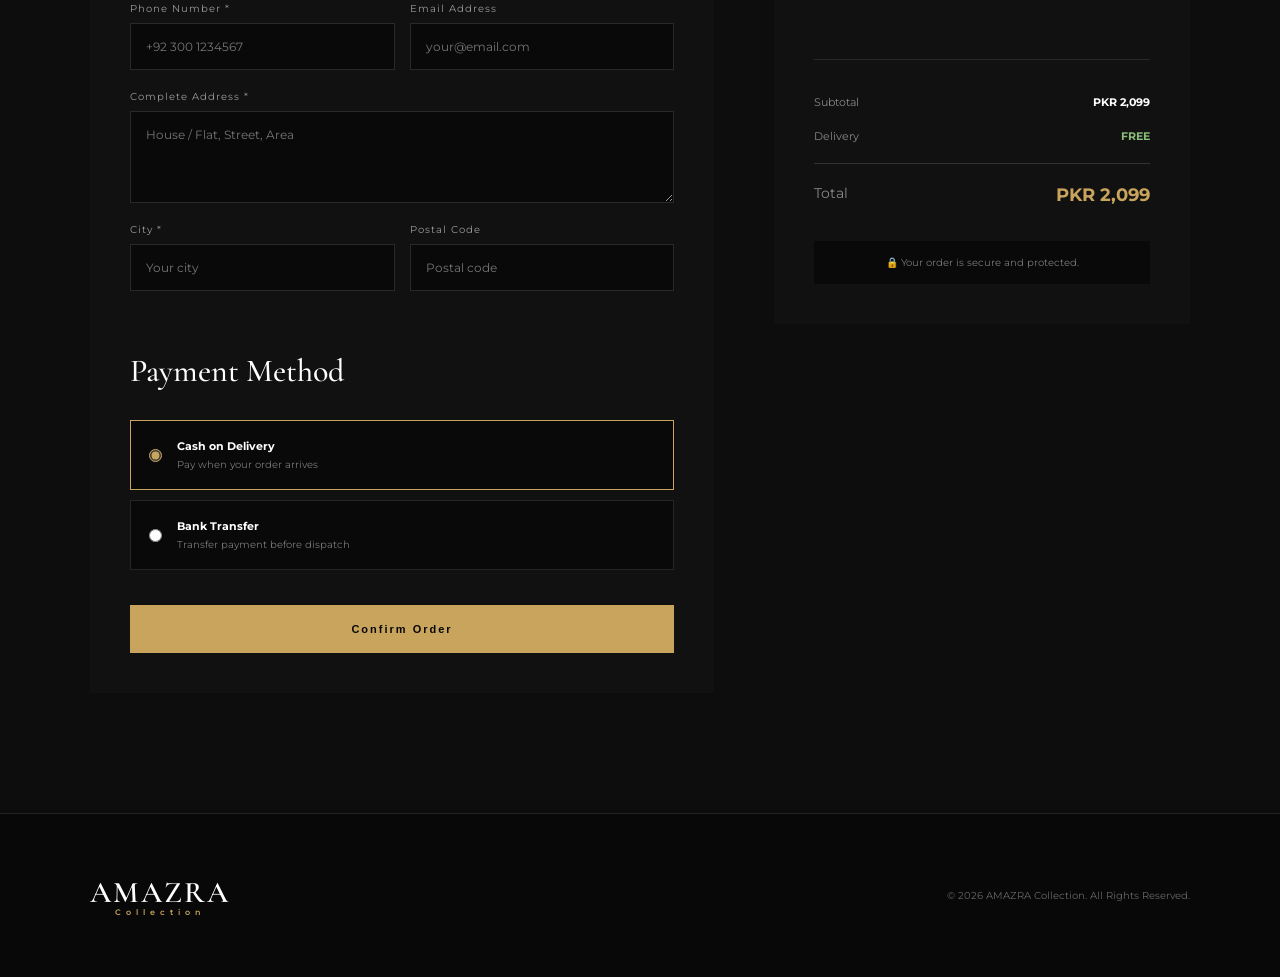
==== commit 0219f52f: "Update product.html" ====
--- a/product.html
+++ b/product.html
@@ -73,7 +73,7 @@
 
                 <img
                     id="productImage"
-                    src=""
+                    src= "WhatsApp Image 2026-08-26 at 6.16.11 PM (1).jpeg"
                     alt="AMAZRA Watch"
                 >
 
@@ -188,7 +188,7 @@
 
                 <div>
                     🚚 <strong>Free Delivery</strong>
-                    <small>On orders above PKR 5,000</small>
+                    <small>On orders above PKR 1,000</small>
                 </div>
 
                 <div>
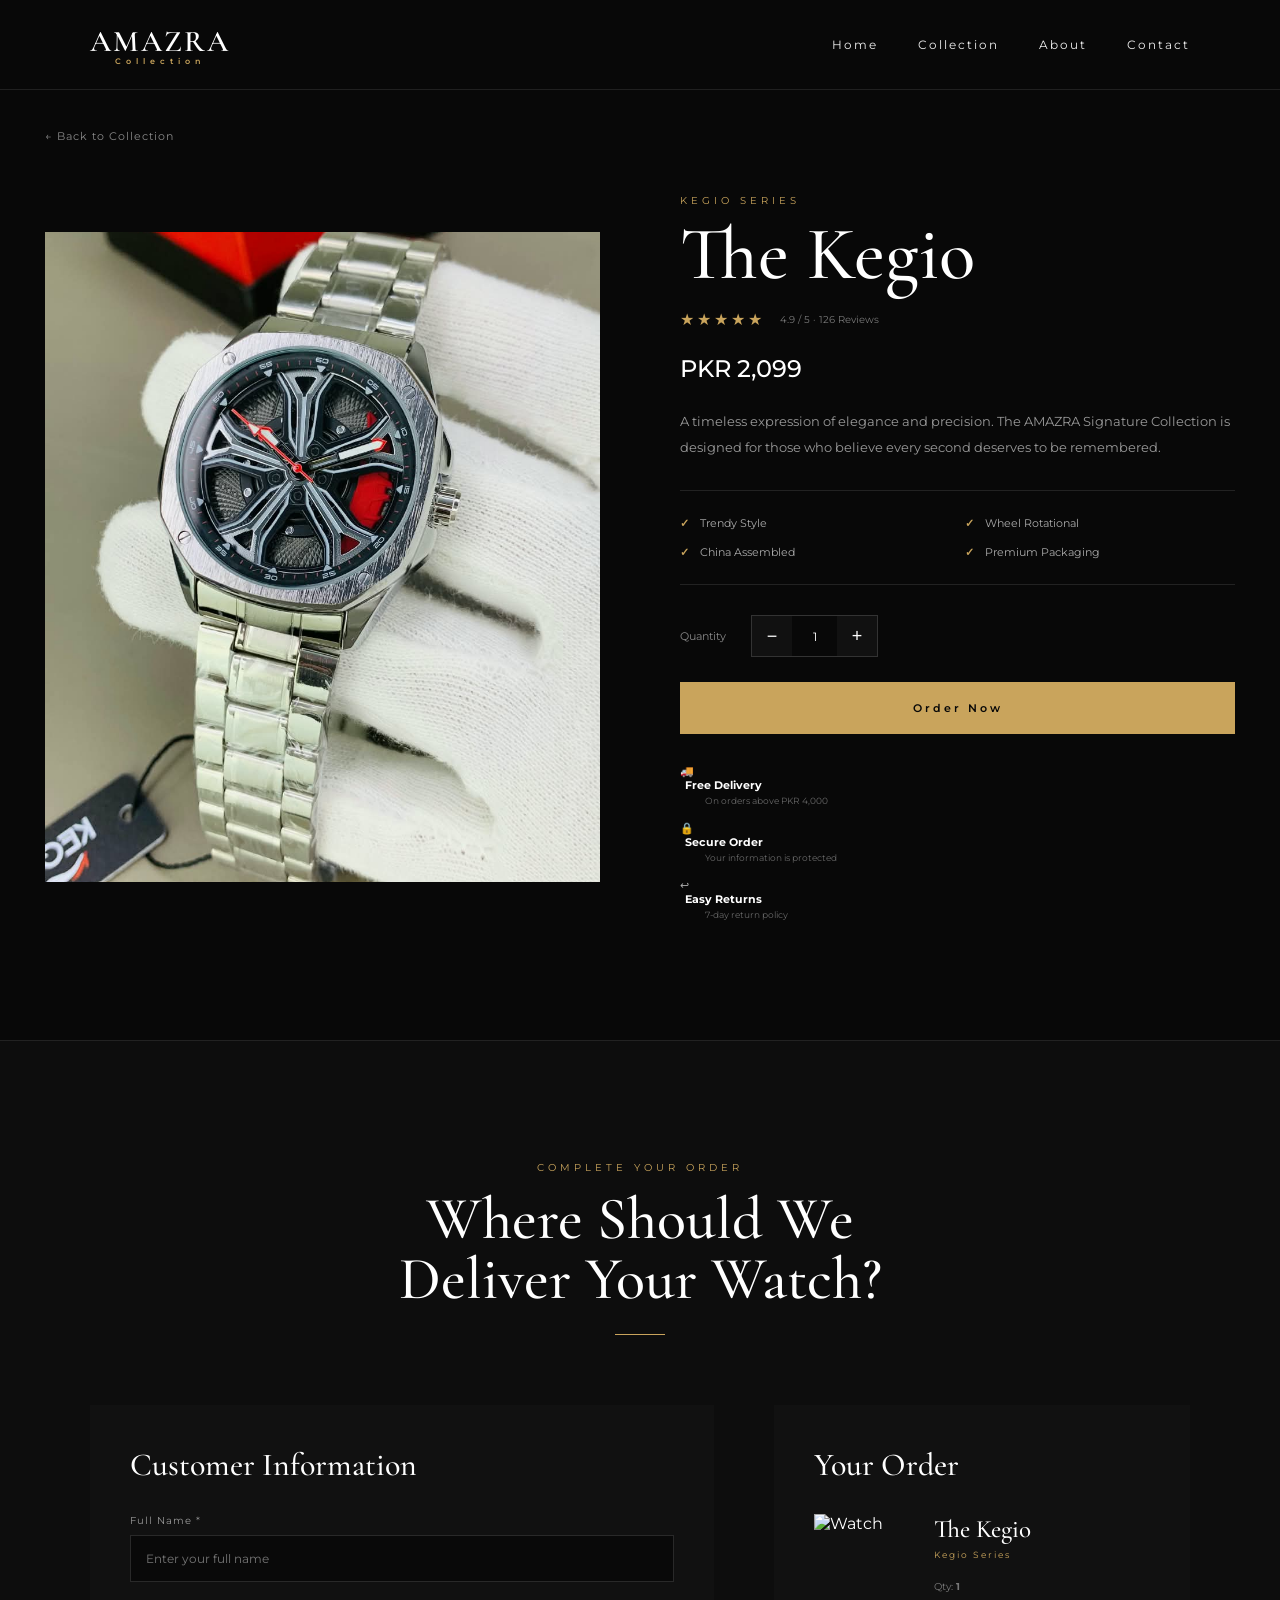
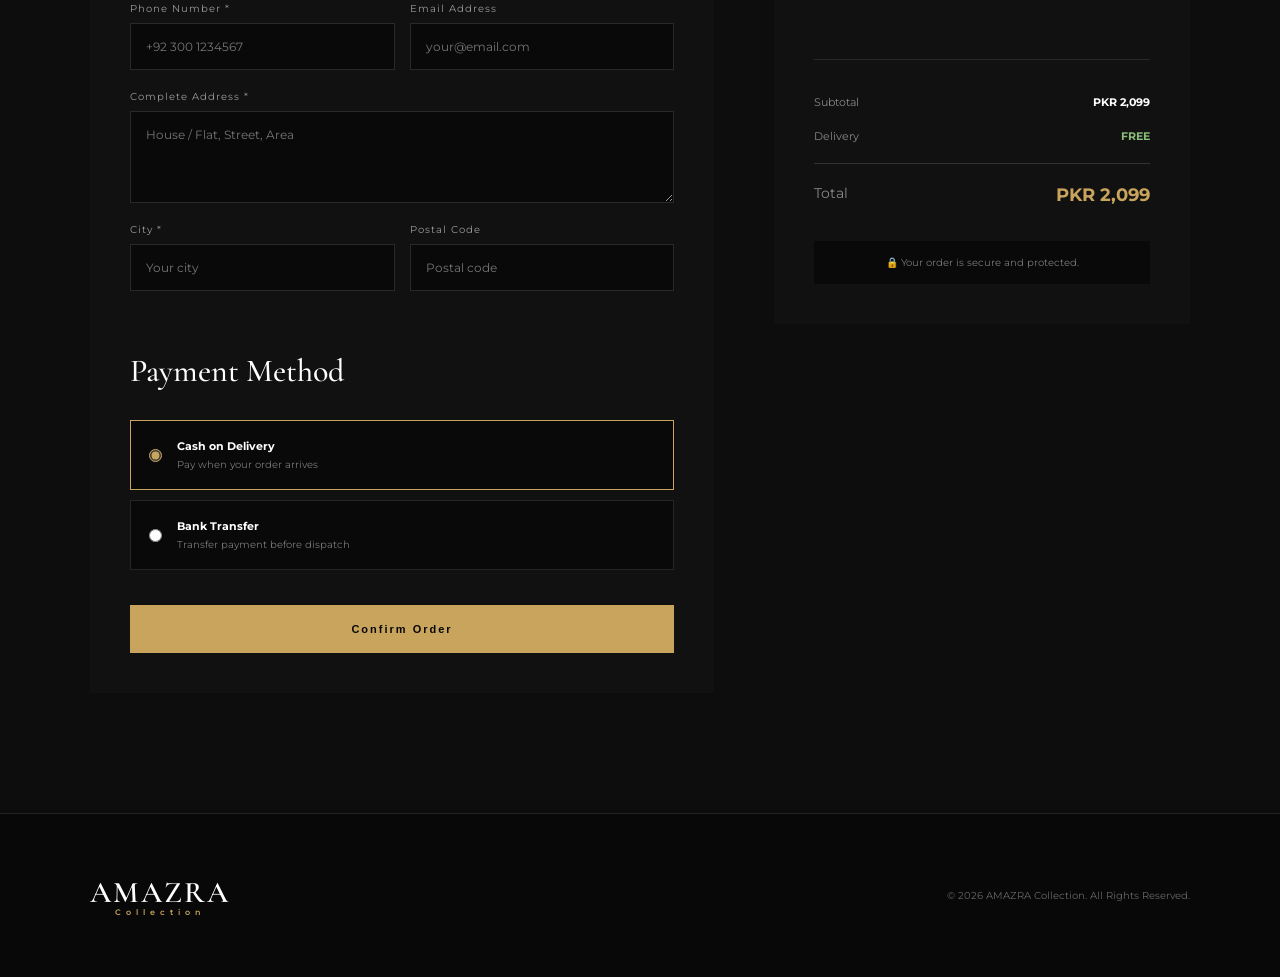
==== commit ab8b9f8f: "Revise product details and delivery information Updated product details including features and deliv" ====
--- a/product.html
+++ b/product.html
@@ -126,17 +126,17 @@
 
                 <div>
                     <strong>✓</strong>
-                    Premium Design
+                    Trendy Style
                 </div>
 
                 <div>
                     <strong>✓</strong>
-                    Water Resistant
+                    Wheel Rotational
                 </div>
 
                 <div>
                     <strong>✓</strong>
-                    1 Year Warranty
+                   China Assembled
                 </div>
 
                 <div>
@@ -188,7 +188,7 @@
 
                 <div>
                     🚚 <strong>Free Delivery</strong>
-                    <small>On orders above PKR 1,000</small>
+                    <small>On orders above PKR 4,000</small>
                 </div>
 
                 <div>
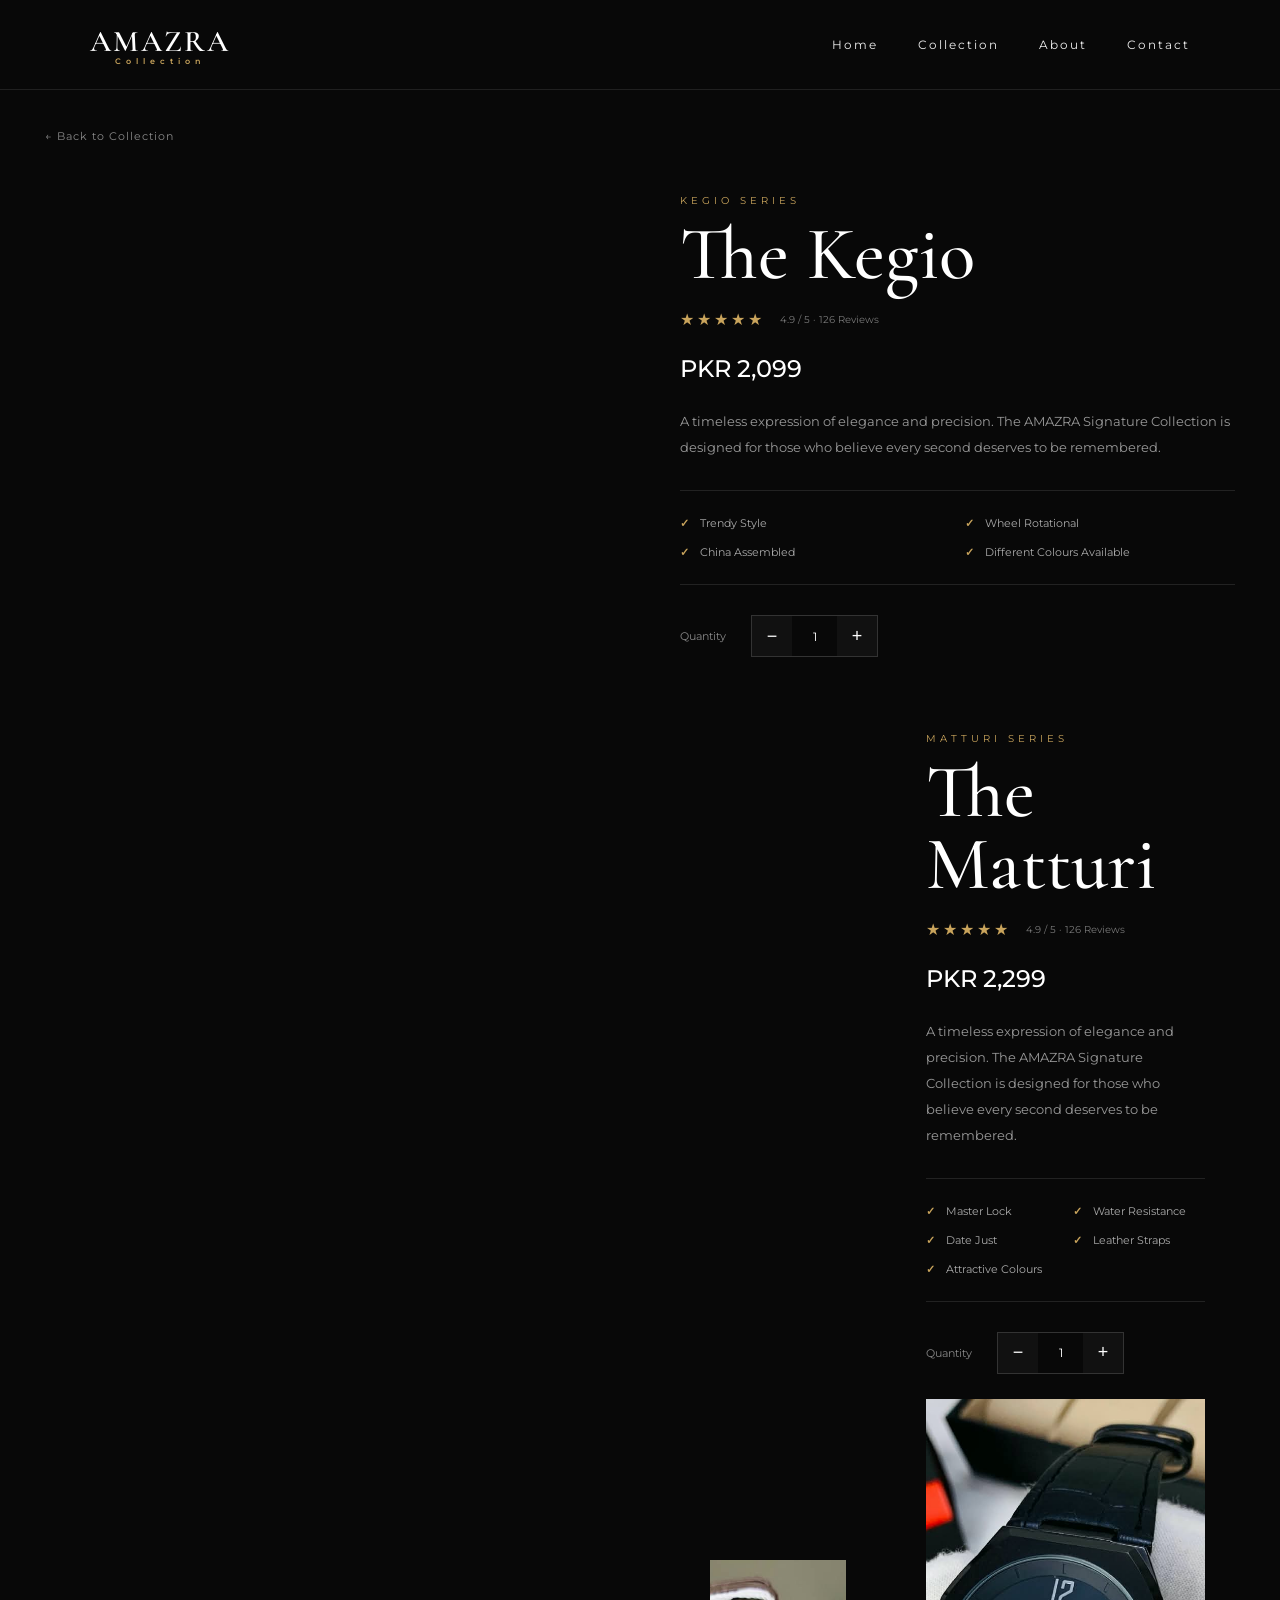
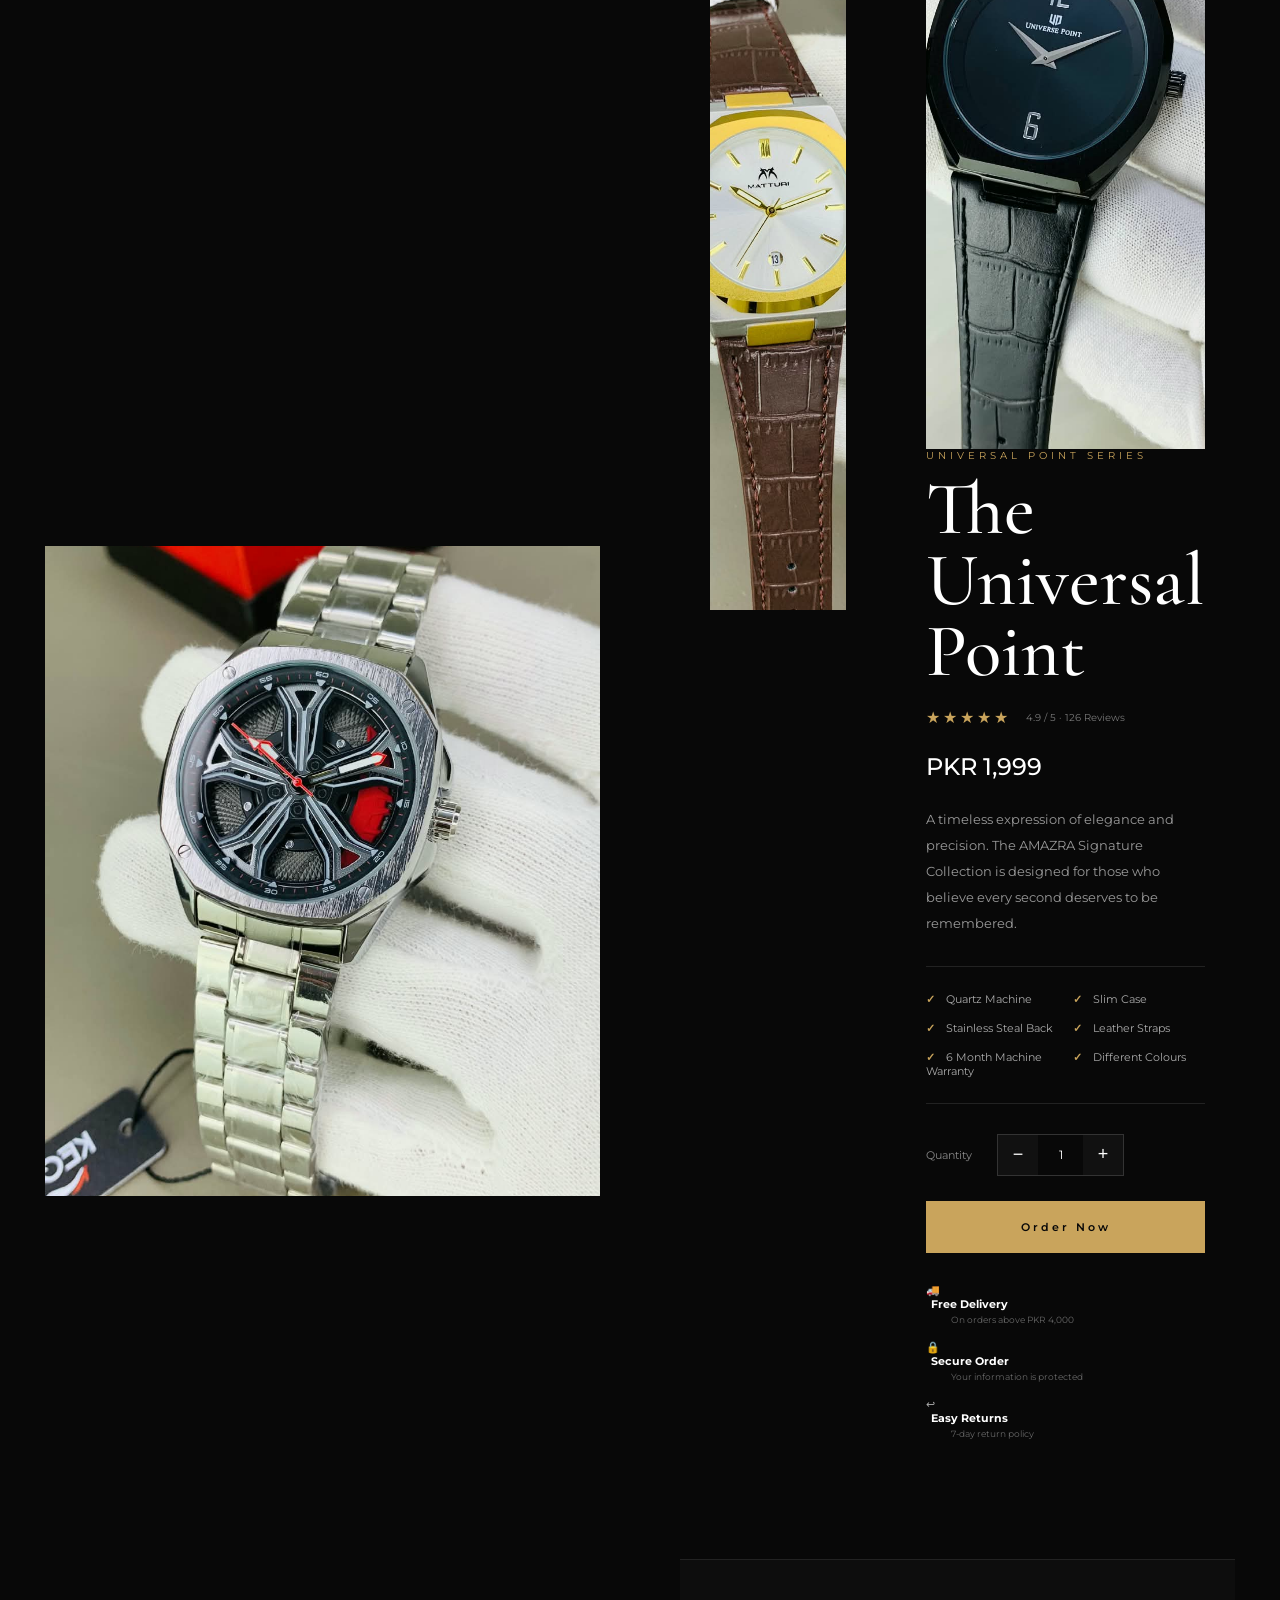
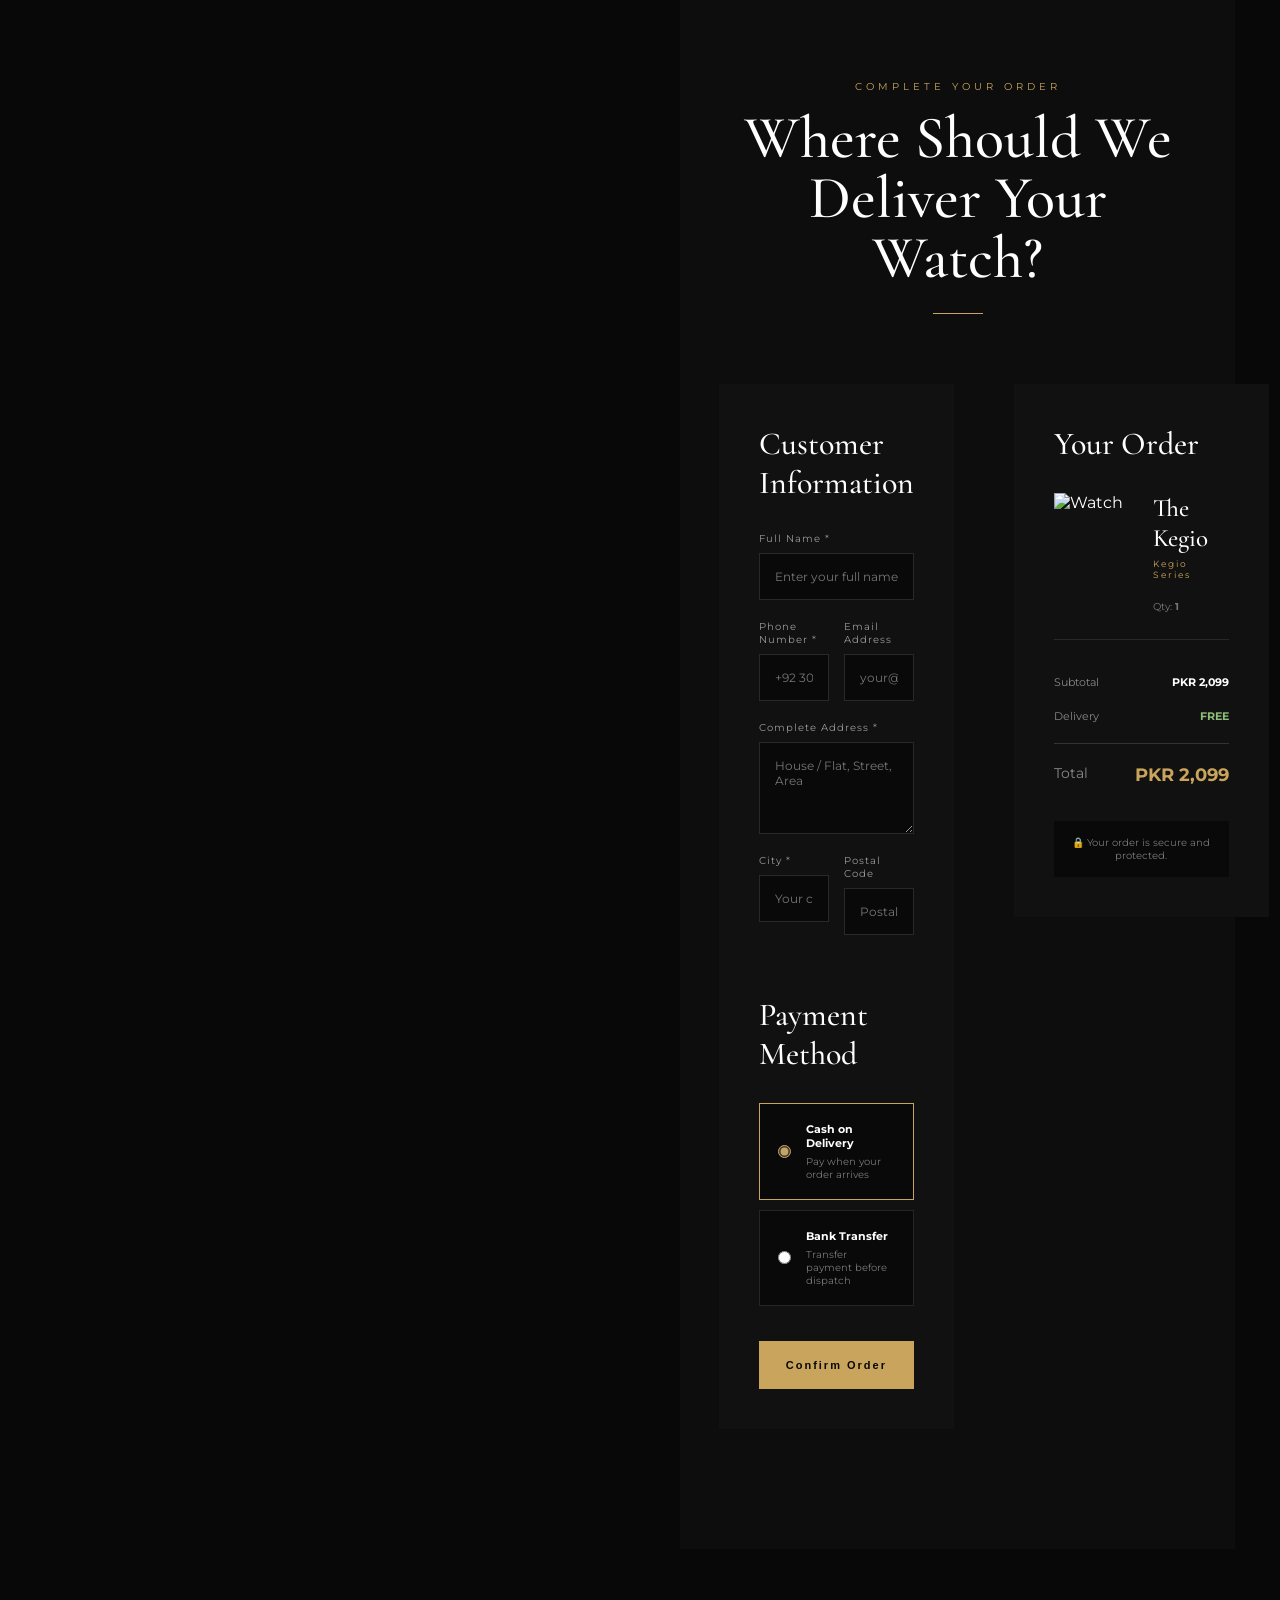
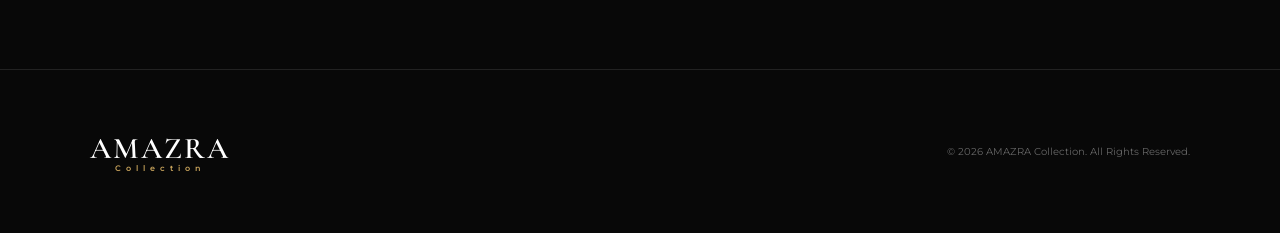
==== commit d4d48161: "Revise product details and images for multiple series Updated product details and added new product " ====
--- a/product.html
+++ b/product.html
@@ -141,7 +141,7 @@
 
                 <div>
                     <strong>✓</strong>
-                    Premium Packaging
+                    Different Colours Available
                 </div>
 
             </div>
@@ -173,6 +173,239 @@
 
             </div>
 
+              <section class="product-detail">
+
+
+        <!-- PRODUCT IMAGE -->
+
+        <div class="product-gallery">
+
+            <div class="main-product-image">
+
+                <img
+                    id="productImage"
+                    src= "WhatsApp Image 2026-08-26 at 6.16.17 PM.jpeg"
+                    alt="AMAZRA Watch"
+                >
+
+            </div>
+
+        </div>
+
+
+
+        <!-- PRODUCT INFORMATION -->
+
+        <div class="product-details">
+
+            <p class="product-label" id="productCategory">
+               MATTURI SERIES
+            </p>
+
+            <h1 id="productName">
+                The Matturi
+            </h1>
+
+            <div class="rating">
+
+                <span>★★★★★</span>
+
+                <small>
+                    4.9 / 5 · 126 Reviews
+                </small>
+
+            </div>
+
+            <div class="product-price" id="productPrice">
+                PKR 2,299
+            </div>
+
+
+            <p class="product-description">
+
+                A timeless expression of elegance and precision.
+                The AMAZRA Signature Collection is designed for
+                those who believe every second deserves to be
+                remembered.
+
+            </p>
+
+
+            <!-- FEATURES -->
+
+            <div class="product-features">
+
+                <div>
+                    <strong>✓</strong>
+                    Master Lock
+                </div>
+
+                <div>
+                    <strong>✓</strong>
+                    Water Resistance
+                </div>
+
+                <div>
+                    <strong>✓</strong>
+                   Date Just
+                </div>
+
+                <div>
+                    <strong>✓</strong>
+                    Leather Straps
+                </div>
+
+                <div>
+                    <strong>✓</strong>
+                    Attractive Colours
+                </div>
+
+            </div>
+
+
+            <!-- QUANTITY -->
+
+            <div class="quantity-section">
+
+                <label>
+                    Quantity
+                </label>
+
+                <div class="quantity-box">
+
+                    <button id="minusBtn">
+                        −
+                    </button>
+
+                    <span id="quantity">
+                        1
+                    </span>
+
+                    <button id="plusBtn">
+                        +
+                    </button>
+
+                </div>
+
+            </div>
+
+            
+        <!-- PRODUCT IMAGE -->
+
+        <div class="product-gallery">
+
+            <div class="main-product-image">
+
+                <img
+                    id="productImage"
+                    src= "WhatsApp Image 2026-08-26 at 6.16.13 PM.jpeg"
+                    alt="AMAZRA Watch"
+                >
+
+            </div>
+
+        </div>
+
+
+
+        <!-- PRODUCT INFORMATION -->
+
+        <div class="product-details">
+
+            <p class="product-label" id="productCategory">
+               UNIVERSAL POINT SERIES
+            </p>
+
+            <h1 id="productName">
+                The Universal Point
+            </h1>
+
+            <div class="rating">
+
+                <span>★★★★★</span>
+
+                <small>
+                    4.9 / 5 · 126 Reviews
+                </small>
+
+            </div>
+
+            <div class="product-price" id="productPrice">
+                PKR 1,999
+            </div>
+
+
+            <p class="product-description">
+
+                A timeless expression of elegance and precision.
+                The AMAZRA Signature Collection is designed for
+                those who believe every second deserves to be
+                remembered.
+
+            </p>
+
+
+            <!-- FEATURES -->
+
+            <div class="product-features">
+
+                <div>
+                    <strong>✓</strong>
+                    Quartz Machine
+                </div>
+
+                <div>
+                    <strong>✓</strong>
+                    Slim Case
+                </div>
+
+                <div>
+                    <strong>✓</strong>
+                   Stainless Steal Back
+                </div>
+
+                <div>
+                    <strong>✓</strong>
+                    Leather Straps
+                </div>
+
+                <div>
+                    <strong>✓</strong>
+                    6 Month Machine Warranty
+                </div>
+
+                 <div>
+                    <strong>✓</strong>
+                    Different Colours
+                </div>
+            </div>
+
+
+            <!-- QUANTITY -->
+
+            <div class="quantity-section">
+
+                <label>
+                    Quantity
+                </label>
+
+                <div class="quantity-box">
+
+                    <button id="minusBtn">
+                        −
+                    </button>
+
+                    <span id="quantity">
+                        1
+                    </span>
+
+                    <button id="plusBtn">
+                        +
+                    </button>
+
+                </div>
+
+            </div>
 
             <!-- ORDER BUTTON -->
 
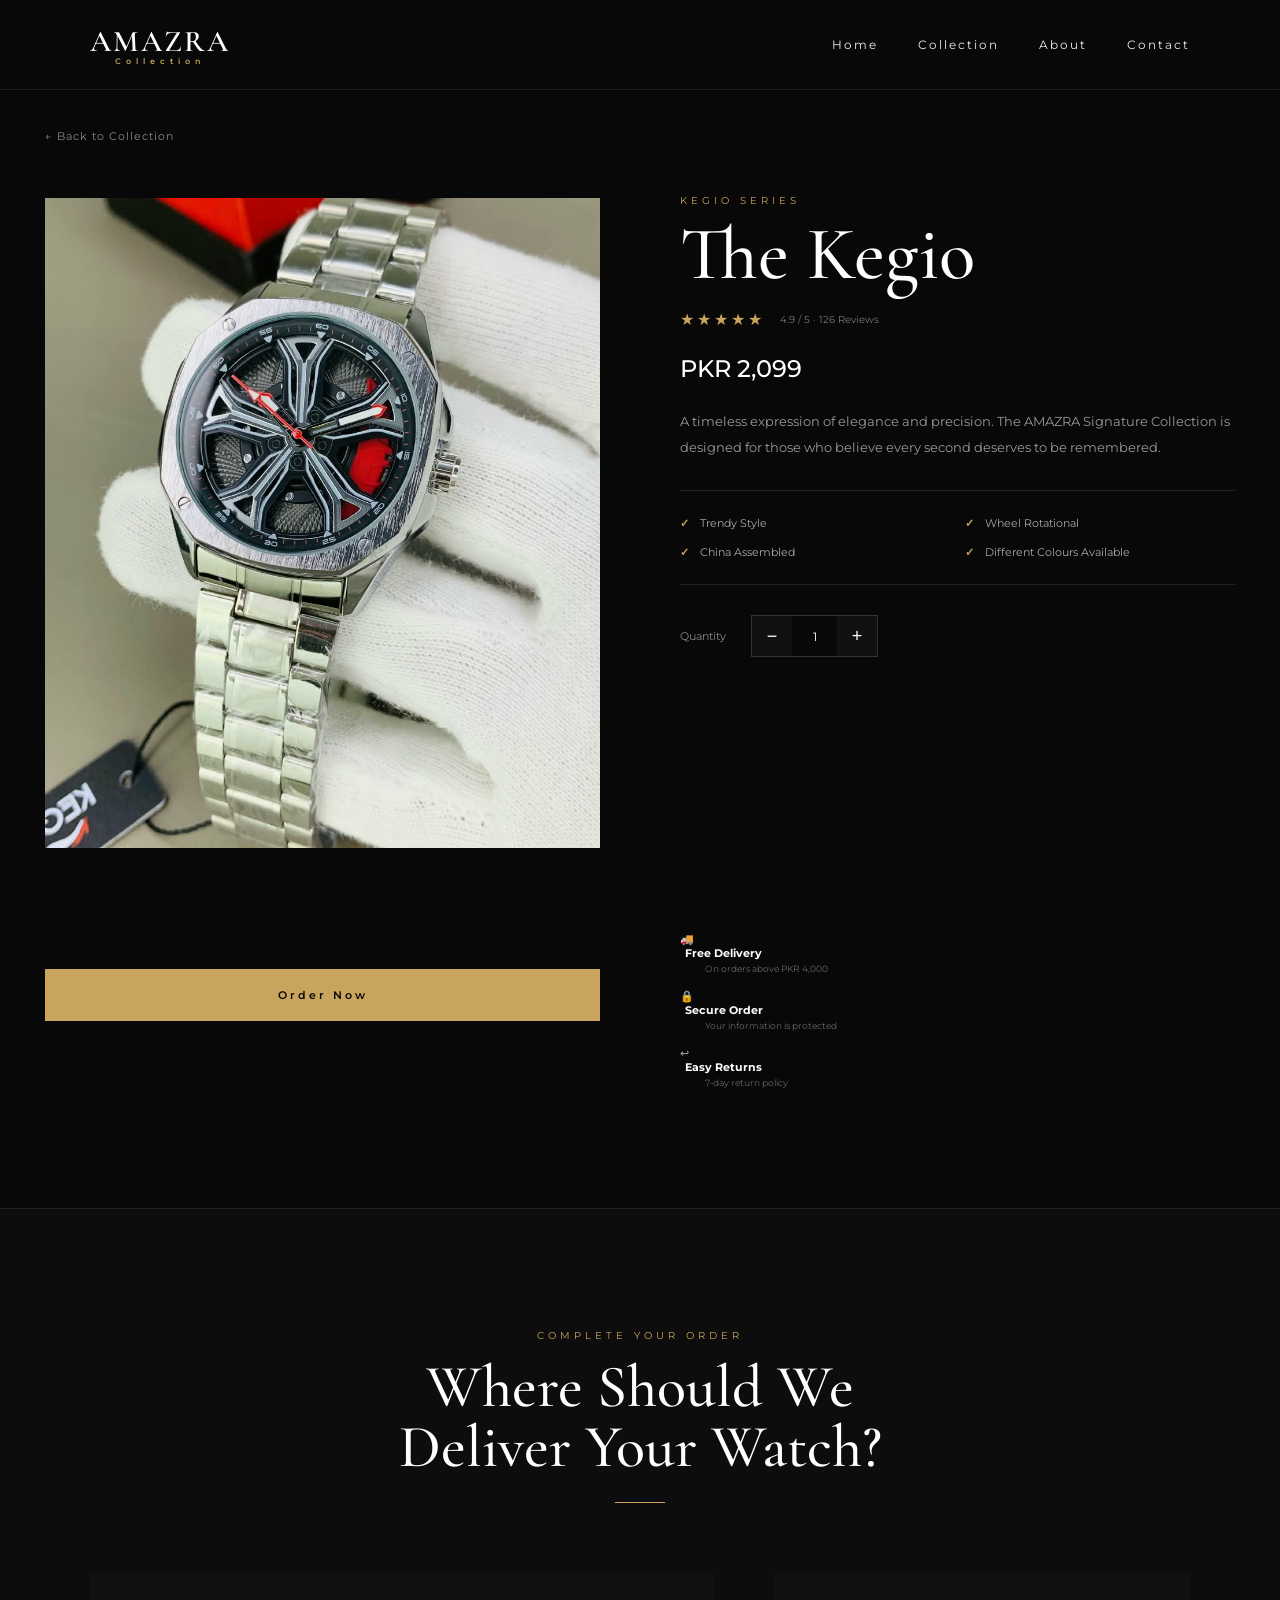
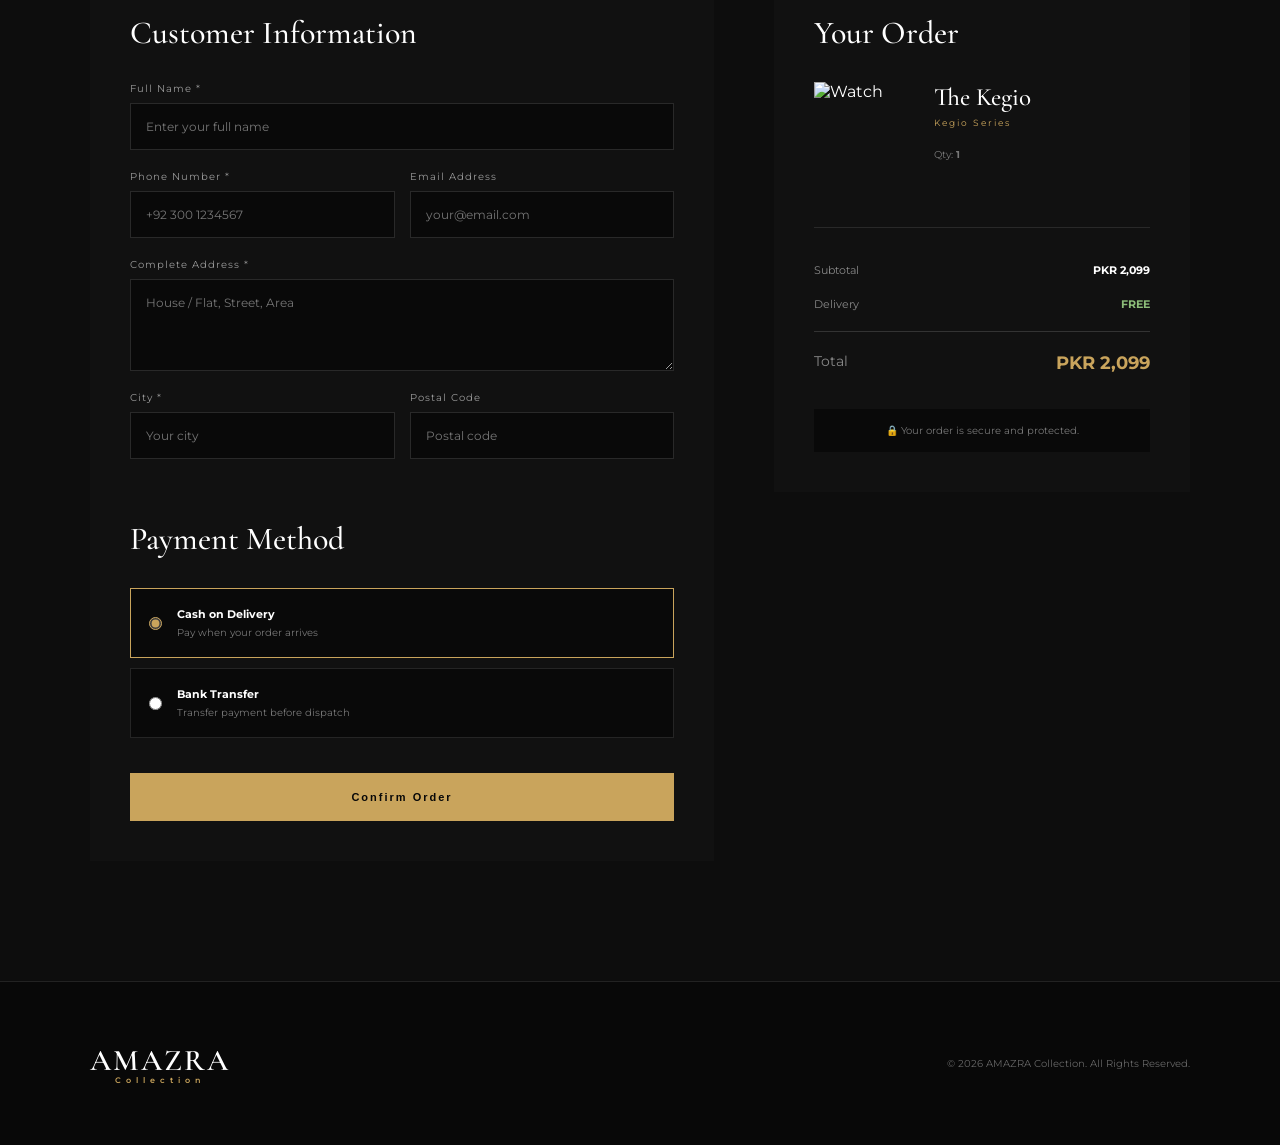
==== commit 4f1facb2: "Refactor product.html for better readability Reformatted product.html to improve readability and str" ====
--- a/product.html
+++ b/product.html
@@ -175,237 +175,9 @@
 
               <section class="product-detail">
 
-
-        <!-- PRODUCT IMAGE -->
-
-        <div class="product-gallery">
-
-            <div class="main-product-image">
-
-                <img
-                    id="productImage"
-                    src= "WhatsApp Image 2026-08-26 at 6.16.17 PM.jpeg"
-                    alt="AMAZRA Watch"
-                >
-
             </div>
 
         </div>
-
-
-
-        <!-- PRODUCT INFORMATION -->
-
-        <div class="product-details">
-
-            <p class="product-label" id="productCategory">
-               MATTURI SERIES
-            </p>
-
-            <h1 id="productName">
-                The Matturi
-            </h1>
-
-            <div class="rating">
-
-                <span>★★★★★</span>
-
-                <small>
-                    4.9 / 5 · 126 Reviews
-                </small>
-
-            </div>
-
-            <div class="product-price" id="productPrice">
-                PKR 2,299
-            </div>
-
-
-            <p class="product-description">
-
-                A timeless expression of elegance and precision.
-                The AMAZRA Signature Collection is designed for
-                those who believe every second deserves to be
-                remembered.
-
-            </p>
-
-
-            <!-- FEATURES -->
-
-            <div class="product-features">
-
-                <div>
-                    <strong>✓</strong>
-                    Master Lock
-                </div>
-
-                <div>
-                    <strong>✓</strong>
-                    Water Resistance
-                </div>
-
-                <div>
-                    <strong>✓</strong>
-                   Date Just
-                </div>
-
-                <div>
-                    <strong>✓</strong>
-                    Leather Straps
-                </div>
-
-                <div>
-                    <strong>✓</strong>
-                    Attractive Colours
-                </div>
-
-            </div>
-
-
-            <!-- QUANTITY -->
-
-            <div class="quantity-section">
-
-                <label>
-                    Quantity
-                </label>
-
-                <div class="quantity-box">
-
-                    <button id="minusBtn">
-                        −
-                    </button>
-
-                    <span id="quantity">
-                        1
-                    </span>
-
-                    <button id="plusBtn">
-                        +
-                    </button>
-
-                </div>
-
-            </div>
-
-            
-        <!-- PRODUCT IMAGE -->
-
-        <div class="product-gallery">
-
-            <div class="main-product-image">
-
-                <img
-                    id="productImage"
-                    src= "WhatsApp Image 2026-08-26 at 6.16.13 PM.jpeg"
-                    alt="AMAZRA Watch"
-                >
-
-            </div>
-
-        </div>
-
-
-
-        <!-- PRODUCT INFORMATION -->
-
-        <div class="product-details">
-
-            <p class="product-label" id="productCategory">
-               UNIVERSAL POINT SERIES
-            </p>
-
-            <h1 id="productName">
-                The Universal Point
-            </h1>
-
-            <div class="rating">
-
-                <span>★★★★★</span>
-
-                <small>
-                    4.9 / 5 · 126 Reviews
-                </small>
-
-            </div>
-
-            <div class="product-price" id="productPrice">
-                PKR 1,999
-            </div>
-
-
-            <p class="product-description">
-
-                A timeless expression of elegance and precision.
-                The AMAZRA Signature Collection is designed for
-                those who believe every second deserves to be
-                remembered.
-
-            </p>
-
-
-            <!-- FEATURES -->
-
-            <div class="product-features">
-
-                <div>
-                    <strong>✓</strong>
-                    Quartz Machine
-                </div>
-
-                <div>
-                    <strong>✓</strong>
-                    Slim Case
-                </div>
-
-                <div>
-                    <strong>✓</strong>
-                   Stainless Steal Back
-                </div>
-
-                <div>
-                    <strong>✓</strong>
-                    Leather Straps
-                </div>
-
-                <div>
-                    <strong>✓</strong>
-                    6 Month Machine Warranty
-                </div>
-
-                 <div>
-                    <strong>✓</strong>
-                    Different Colours
-                </div>
-            </div>
-
-
-            <!-- QUANTITY -->
-
-            <div class="quantity-section">
-
-                <label>
-                    Quantity
-                </label>
-
-                <div class="quantity-box">
-
-                    <button id="minusBtn">
-                        −
-                    </button>
-
-                    <span id="quantity">
-                        1
-                    </span>
-
-                    <button id="plusBtn">
-                        +
-                    </button>
-
-                </div>
-
-            </div>
 
             <!-- ORDER BUTTON -->
 
